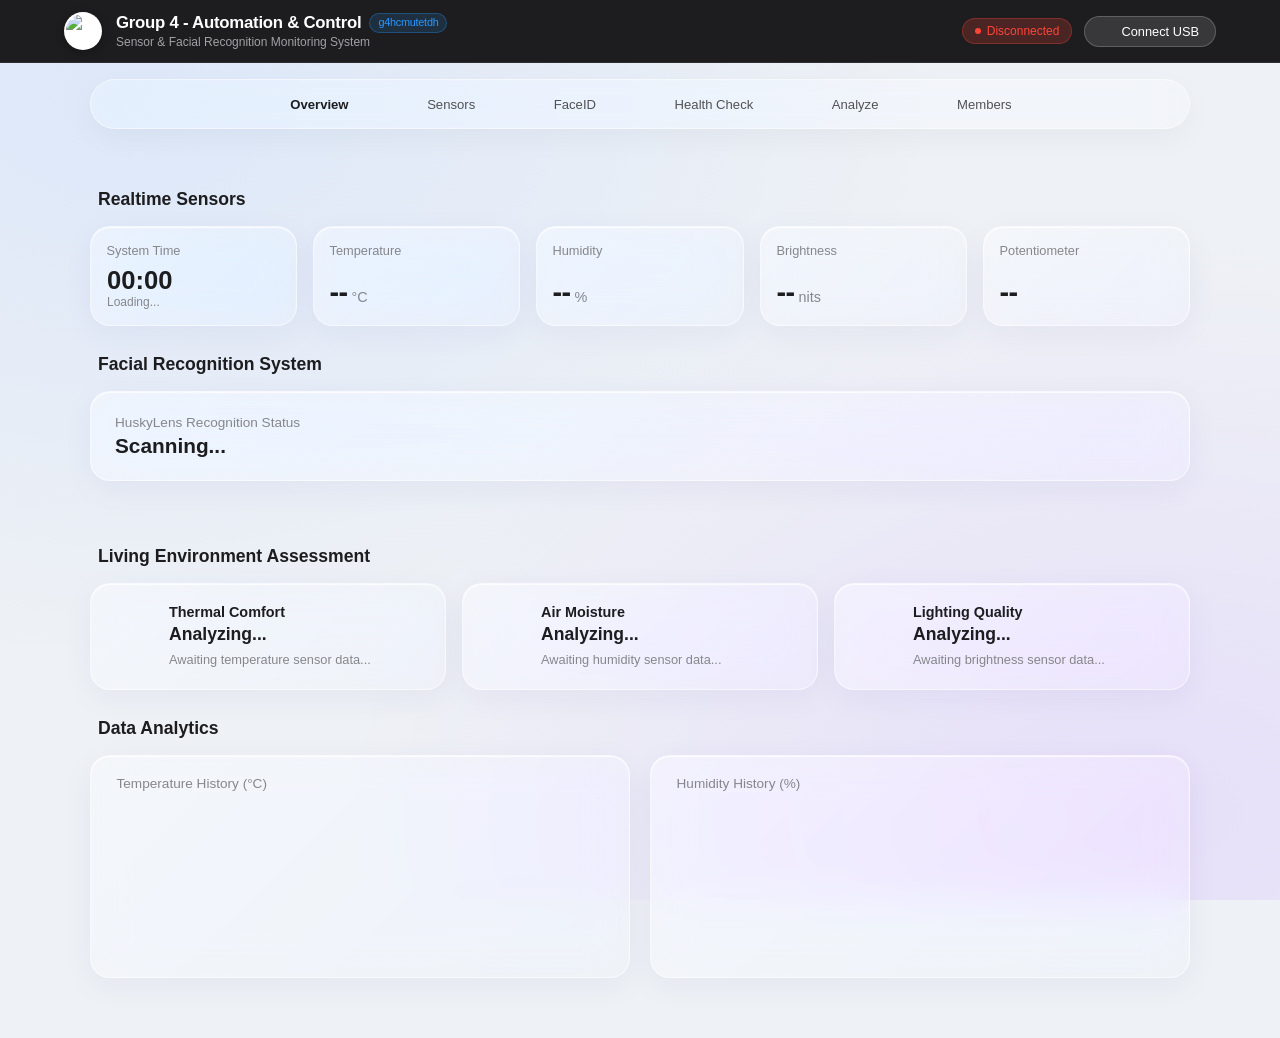
==== index.htm @ 38974f24 "upload source code" ====
<!DOCTYPE html>
<html lang="en">
<head>
    <meta charset="UTF-8">
    <meta name="viewport" content="width=device-width, initial-scale=1.0">
    <title>Group 4 - Automation & Control (g4hcmutetdh)</title>
    
    <!-- Chart.js & Lucide Icons -->
    <script src="https://cdn.jsdelivr.net/npm/chart.js"></script>
    <script src="https://unpkg.com/lucide@latest"></script>

    <!-- LIÊN KẾT FILE CSS -->
    <link rel="stylesheet" href="style.css">
</head>
<body>

    <!-- 1. HERO BAR -->
    <header class="hero-bar-fullwidth">
        <div class="hero-bar-inner">
            <div class="header-left">
                <div class="logo-group">
                    <img src="https://encrypted-tbn0.gstatic.com/images?q=tbn:ANd9GcShBzNwXiR6P9DiAB4rbMAkRa5suN6IsiA6jSBxlsmgd4SEbtAIZ4pgvA7o&s=10" alt="HCMUTE Logo" class="logo-img">
                </div>
                <div class="title-group">
                    <h1>Group 4 - Automation & Control <span class="domain-tag">g4hcmutetdh</span></h1>
                    <p>Sensor & Facial Recognition Monitoring System</p>
                </div>
            </div>

            <div class="header-right">
                <div id="statusBadge" class="status-badge">
                    <span class="dot"></span>
                    <span id="statusText">Disconnected</span>
                </div>
                <button class="btn-connect" onclick="requestNewPort()">
                    <i data-lucide="usb" style="width: 14px; height: 14px;"></i>
                    <span id="btnConnectText">Connect USB</span>
                </button>
            </div>
        </div>
    </header>

    <!-- 2. NAVIGATION BAR (LIQUID GLASS SLIDER) -->
    <nav class="apple-nav-sticky">
        <ul class="apple-nav-list" id="appleNavList">
            <!-- Bong bóng kính trượt lỏng -->
            <div class="nav-glider" id="navGlider"></div>

            <li class="apple-nav-item">
                <button class="nav-btn active" onclick="switchTab('tab-overview', this)">
                    <i data-lucide="layout-dashboard" style="width: 16px; height: 16px;"></i> Overview
                </button>
            </li>
            <li class="apple-nav-item">
                <button class="nav-btn" onclick="switchTab('tab-sensors', this)">
                    <i data-lucide="cpu" style="width: 16px; height: 16px;"></i> Sensors
                </button>
            </li>
            <li class="apple-nav-item">
                <button class="nav-btn" onclick="switchTab('tab-faceid', this)">
                    <i data-lucide="scan-face" style="width: 16px; height: 16px;"></i> FaceID
                </button>
            </li>
            <li class="apple-nav-item">
                <button class="nav-btn" onclick="switchTab('tab-health', this)">
                    <i data-lucide="heart-pulse" style="width: 16px; height: 16px;"></i> Health Check
                </button>
            </li>
            <li class="apple-nav-item">
                <button class="nav-btn" onclick="switchTab('tab-analyze', this)">
                    <i data-lucide="line-chart" style="width: 16px; height: 16px;"></i> Analyze
                </button>
            </li>
            <li class="apple-nav-item">
                <button class="nav-btn" onclick="switchTab('tab-members', this)">
                    <i data-lucide="users" style="width: 16px; height: 16px;"></i> Members
                </button>
            </li>
        </ul>
    </nav>

    <main>
        <!-- TAB OVERVIEW -->
        <div id="tab-overview" class="page-tab active-tab">
            <section>
                <div class="section-header">
                    <h2><i data-lucide="activity"></i> Realtime Sensors</h2>
                </div>
                <div class="grid-5-cards">
                    <div class="card-sm liquid-glass">
                        <div class="card-sm-header"><span>System Time</span><i data-lucide="clock"></i></div>
                        <div><div class="clock-time realtimeClock">00:00</div><div class="clock-date realtimeDate">Loading...</div></div>
                    </div>
                    <div class="card-sm liquid-glass">
                        <div class="card-sm-header"><span>Temperature</span><i data-lucide="thermometer"></i></div>
                        <div class="card-sm-body"><span class="card-sm-value valTemp">--</span><span class="card-sm-unit">°C</span></div>
                    </div>
                    <div class="card-sm liquid-glass">
                        <div class="card-sm-header"><span>Humidity</span><i data-lucide="droplets"></i></div>
                        <div class="card-sm-body"><span class="card-sm-value valHum">--</span><span class="card-sm-unit">%</span></div>
                    </div>
                    <div class="card-sm liquid-glass">
                        <div class="card-sm-header"><span>Brightness</span><i data-lucide="sun"></i></div>
                        <div class="card-sm-body"><span class="card-sm-value valLdr">--</span><span class="card-sm-unit">nits</span></div>
                    </div>
                    <div class="card-sm liquid-glass">
                        <div class="card-sm-header"><span>Potentiometer</span><i data-lucide="sliders"></i></div>
                        <div class="card-sm-body"><span class="card-sm-value valPot">--</span></div>
                    </div>
                </div>
            </section>

            <section>
                <div class="section-header">
                    <h2><i data-lucide="scan-face"></i> Facial Recognition System</h2>
                </div>
                <div class="husky-card-wrapper">
                    <div class="card-husky liquid-glass huskyCard">
                        <div class="husky-info">
                            <h3>HuskyLens Recognition Status</h3>
                            <div class="husky-name valHusky">Scanning...</div>
                        </div>
                        <div class="faceid-wrapper">
                            <i data-lucide="scan-face" class="faceid-icon"></i>
                            <i data-lucide="check-circle-2" class="checkmark-icon"></i>
                        </div>
                    </div>
                    <div class="faceid-drop-tag nameDropTag">
                        <i data-lucide="user-check"></i> <span class="valDetectedName">--</span>
                    </div>
                </div>
            </section>

            <section>
                <div class="section-header">
                    <h2><i data-lucide="heart-pulse"></i> Living Environment Assessment</h2>
                </div>
                <div class="grid-health">
                    <div class="health-card liquid-glass">
                        <div class="health-icon iconHealthTemp"><i data-lucide="thermometer"></i></div>
                        <div class="health-content">
                            <div class="health-title">Thermal Comfort</div>
                            <div class="health-status statusHealthTemp">Analyzing...</div>
                            <div class="health-desc descHealthTemp">Awaiting temperature sensor data...</div>
                        </div>
                    </div>
                    <div class="health-card liquid-glass">
                        <div class="health-icon iconHealthHum"><i data-lucide="droplets"></i></div>
                        <div class="health-content">
                            <div class="health-title">Air Moisture</div>
                            <div class="health-status statusHealthHum">Analyzing...</div>
                            <div class="health-desc descHealthHum">Awaiting humidity sensor data...</div>
                        </div>
                    </div>
                    <div class="health-card liquid-glass">
                        <div class="health-icon iconHealthLight"><i data-lucide="sun"></i></div>
                        <div class="health-content">
                            <div class="health-title">Lighting Quality</div>
                            <div class="health-status statusHealthLight">Analyzing...</div>
                            <div class="health-desc descHealthLight">Awaiting brightness sensor data...</div>
                        </div>
                    </div>
                </div>
            </section>

            <section>
                <div class="section-header">
                    <h2><i data-lucide="line-chart"></i> Data Analytics</h2>
                </div>
                <div class="grid-charts">
                    <div class="chart-box liquid-glass">
                        <div class="chart-title"><i data-lucide="line-chart"></i> Temperature History (°C)</div>
                        <canvas id="tempChartOverview"></canvas>
                    </div>
                    <div class="chart-box liquid-glass">
                        <div class="chart-title"><i data-lucide="line-chart"></i> Humidity History (%)</div>
                        <canvas id="humChartOverview"></canvas>
                    </div>
                </div>
            </section>
        </div>

        <!-- TAB SENSORS -->
        <div id="tab-sensors" class="page-tab">
            <div class="section-header"><h2><i data-lucide="cpu"></i> Realtime Sensors</h2></div>
            <div class="grid-5-cards">
                <div class="card-sm liquid-glass">
                    <div class="card-sm-header"><span>System Time</span><i data-lucide="clock"></i></div>
                    <div><div class="clock-time realtimeClock">00:00</div><div class="clock-date realtimeDate">Loading...</div></div>
                </div>
                <div class="card-sm liquid-glass">
                    <div class="card-sm-header"><span>Temperature</span><i data-lucide="thermometer"></i></div>
                    <div class="card-sm-body"><span class="card-sm-value valTemp">--</span><span class="card-sm-unit">°C</span></div>
                </div>
                <div class="card-sm liquid-glass">
                    <div class="card-sm-header"><span>Humidity</span><i data-lucide="droplets"></i></div>
                    <div class="card-sm-body"><span class="card-sm-value valHum">--</span><span class="card-sm-unit">%</span></div>
                </div>
                <div class="card-sm liquid-glass">
                    <div class="card-sm-header"><span>Brightness</span><i data-lucide="sun"></i></div>
                    <div class="card-sm-body"><span class="card-sm-value valLdr">--</span><span class="card-sm-unit">nits</span></div>
                </div>
                <div class="card-sm liquid-glass">
                    <div class="card-sm-header"><span>Potentiometer</span><i data-lucide="sliders"></i></div>
                    <div class="card-sm-body"><span class="card-sm-value valPot">--</span></div>
                </div>
            </div>
        </div>

        <!-- TAB FACEID -->
        <div id="tab-faceid" class="page-tab">
            <div class="section-header"><h2><i data-lucide="scan-face"></i> Facial Recognition System</h2></div>
            <div class="husky-card-wrapper">
                <div class="card-husky liquid-glass huskyCard">
                    <div class="husky-info">
                        <h3>HuskyLens Recognition Status</h3>
                        <div class="husky-name valHusky">Scanning...</div>
                    </div>
                    <div class="faceid-wrapper">
                        <i data-lucide="scan-face" class="faceid-icon"></i>
                        <i data-lucide="check-circle-2" class="checkmark-icon"></i>
                    </div>
                </div>
                <div class="faceid-drop-tag nameDropTag">
                    <i data-lucide="user-check"></i> <span class="valDetectedName">--</span>
                </div>
            </div>
        </div>

        <!-- TAB HEALTH -->
        <div id="tab-health" class="page-tab">
            <div class="section-header"><h2><i data-lucide="heart-pulse"></i> Living Environment Assessment</h2></div>
            <div class="grid-health">
                <div class="health-card liquid-glass">
                    <div class="health-icon iconHealthTemp"><i data-lucide="thermometer"></i></div>
                    <div class="health-content">
                        <div class="health-title">Thermal Comfort</div>
                        <div class="health-status statusHealthTemp">Analyzing...</div>
                        <div class="health-desc descHealthTemp">Awaiting temperature sensor data...</div>
                    </div>
                </div>
                <div class="health-card liquid-glass">
                    <div class="health-icon iconHealthHum"><i data-lucide="droplets"></i></div>
                    <div class="health-content">
                        <div class="health-title">Air Moisture</div>
                        <div class="health-status statusHealthHum">Analyzing...</div>
                        <div class="health-desc descHealthHum">Awaiting humidity sensor data...</div>
                    </div>
                </div>
                <div class="health-card liquid-glass">
                    <div class="health-icon iconHealthLight"><i data-lucide="sun"></i></div>
                    <div class="health-content">
                        <div class="health-title">Lighting Quality</div>
                        <div class="health-status statusHealthLight">Analyzing...</div>
                        <div class="health-desc descHealthLight">Awaiting brightness sensor data...</div>
                    </div>
                </div>
            </div>
        </div>

        <!-- TAB ANALYZE -->
        <div id="tab-analyze" class="page-tab">
            <div class="section-header"><h2><i data-lucide="line-chart"></i> Data Analytics</h2></div>
            <div class="grid-charts">
                <div class="chart-box liquid-glass">
                    <div class="chart-title"><i data-lucide="line-chart"></i> Temperature History (°C)</div>
                    <canvas id="tempChartTab"></canvas>
                </div>
                <div class="chart-box liquid-glass">
                    <div class="chart-title"><i data-lucide="line-chart"></i> Humidity History (%)</div>
                    <canvas id="humChartTab"></canvas>
                </div>
            </div>
        </div>

        <!-- TAB MEMBERS -->
        <div id="tab-members" class="page-tab">
            <div class="section-header"><h2><i data-lucide="users"></i> Project Team Members</h2></div>
            <div class="grid-members">
                <div class="member-card liquid-glass special-leader">
                    <div class="member-avatar leader-avatar">DA</div>
                    <div class="member-info"><h4>Duong Ho Thien An</h4><p>HCMUTE Students</p></div>
                </div>
                <div class="member-card liquid-glass special-deputy">
                    <div class="member-avatar deputy-avatar">NK</div>
                    <div class="member-info"><h4>Nguyen Ba Kiet</h4><p>HCMUTE Students</p></div>
                </div>
                <div class="member-card liquid-glass"><div class="member-avatar">CP</div><div class="member-info"><h4>Cap Xuan Phuong</h4><p>HCMUTE Students</p></div></div>
                <div class="member-card liquid-glass"><div class="member-avatar">LH</div><div class="member-info"><h4>Le Thi Ngoc Han</h4><p>HCMUTE Students</p></div></div>
                <div class="member-card liquid-glass"><div class="member-avatar">NP</div><div class="member-info"><h4>Nguyen Viet Phuong</h4><p>HCMUTE Students</p></div></div>
                <div class="member-card liquid-glass"><div class="member-avatar">LH</div><div class="member-info"><h4>Lai The Hoang</h4><p>HCMUTE Students</p></div></div>
                <div class="member-card liquid-glass"><div class="member-avatar">NQ</div><div class="member-info"><h4>Nguyen Danh Quang</h4><p>HCMUTE Students</p></div></div>
                <div class="member-card liquid-glass"><div class="member-avatar">NP</div><div class="member-info"><h4>Ngo Chinh Phat</h4><p>HCMUTE Students</p></div></div>
                <div class="member-card liquid-glass"><div class="member-avatar">NP</div><div class="member-info"><h4>Nguyen Ba Phuc</h4><p>HCMUTE Students</p></div></div>
            </div>
        </div>
    </main>

    <!-- LIÊN KẾT FILE JAVASCRIPT -->
    <script src="script.js"></script>
</body>
</html>
---- style.css ----
:root {
    --bg-body: #eef1f5;
    --text-primary: #1d1d1f;
    --text-secondary: #86868b;
    --faceid-accent: #30d158;
    --health-good: #30d158;
    --health-warning: #ff9f0a;
    --health-danger: #ff453a;
}

* {
    box-sizing: border-box;
    margin: 0;
    padding: 0;
    font-family: -apple-system, BlinkMacSystemFont, "SF Pro Display", "SF Pro Text", "Helvetica Neue", Helvetica, Arial, sans-serif;
    -webkit-font-smoothing: antialiased;
    -moz-osx-font-smoothing: grayscale;
}

html { scroll-behavior: smooth; }

body {
    background-color: var(--bg-body);
    background-image: 
        radial-gradient(at 10% 10%, rgba(200, 220, 255, 0.45) 0px, transparent 50%),
        radial-gradient(at 90% 90%, rgba(220, 200, 255, 0.45) 0px, transparent 50%);
    background-attachment: fixed;
    color: var(--text-primary);
    padding-bottom: 60px;
    min-height: 100vh;
    display: flex;
    flex-direction: column;
    align-items: center;
}

main {
    width: calc(100% - 48px);
    max-width: 1100px;
    margin: 0 auto;
}

/* 1. HERO BAR */
.hero-bar-fullwidth {
    width: 100%;
    background-color: #1d1d1f;
    color: #ffffff;
    border-bottom: 1px solid rgba(255, 255, 255, 0.08);
}

.hero-bar-inner {
    max-width: 1200px;
    margin: 0 auto;
    padding: 12px 24px;
    display: flex;
    justify-content: space-between;
    align-items: center;
}

.header-left { display: flex; align-items: center; gap: 14px; }
.logo-group { display: flex; align-items: center; gap: 10px; }

.logo-img {
    height: 38px;
    width: 38px;
    object-fit: cover;
    border-radius: 50%;
    background: #ffffff;
    padding: 2px;
    box-shadow: 0 2px 8px rgba(0, 0, 0, 0.3);
}

.title-group h1 { 
    font-size: 1.05rem; 
    color: #ffffff; 
    font-weight: 600; 
    letter-spacing: -0.015em;
    line-height: 1.2;
    display: flex;
    align-items: center;
    gap: 8px;
}

.domain-tag {
    font-size: 0.68rem;
    color: #2997ff;
    background: rgba(41, 151, 255, 0.15);
    padding: 2px 8px;
    border-radius: 980px;
    border: 1px solid rgba(41, 151, 255, 0.3);
    font-weight: 500;
}

.title-group p { 
    font-size: 0.75rem; 
    color: #a1a1a6; 
    font-weight: 400; 
    margin-top: 2px; 
}

.header-right { display: flex; align-items: center; gap: 12px; }

.btn-connect {
    background: rgba(255, 255, 255, 0.12);
    color: #ffffff;
    border: 1px solid rgba(255, 255, 255, 0.2);
    padding: 7px 16px;
    border-radius: 980px;
    font-weight: 500;
    font-size: 0.8rem;
    cursor: pointer;
    display: flex;
    align-items: center;
    gap: 6px;
    transition: all 0.25s ease;
}

.btn-connect:hover { background: rgba(255, 255, 255, 0.25); }

.status-badge {
    display: inline-flex;
    align-items: center;
    gap: 6px;
    padding: 5px 12px;
    border-radius: 980px;
    font-size: 0.75rem;
    background: rgba(255, 69, 58, 0.2);
    color: #ff453a;
    border: 1px solid rgba(255, 69, 58, 0.3);
    font-weight: 500;
}

.status-badge.connected {
    color: #30d158;
    border-color: rgba(48, 209, 88, 0.3);
    background: rgba(48, 209, 88, 0.2);
}

.dot { width: 6px; height: 6px; border-radius: 50%; background-color: currentColor; }

/* 2. ĐỘ TRONG SUỐT VÀ NỀN KÍNH LỎNG (LIQUID GLASS CLASS) */
.liquid-glass {
    background: linear-gradient(
        135deg, 
        rgba(255, 255, 255, 0.4) 0%, 
        rgba(255, 255, 255, 0.15) 100%
    );
    backdrop-filter: blur(20px) saturate(190%);
    -webkit-backdrop-filter: blur(20px) saturate(190%);
    border: 1px solid rgba(255, 255, 255, 0.5);
    box-shadow: 
        0 8px 32px 0 rgba(31, 38, 135, 0.05),
        inset 0 1px 1px 0 rgba(255, 255, 255, 0.8);
    border-radius: 20px;
}

/* 3. THANH MENU BAR & VIÊN BONG BÓNG TRONG SUỐT TRƯỢT 60FPS */
.apple-nav-sticky {
    position: sticky;
    top: 12px;
    z-index: 1000;
    width: calc(100% - 48px);
    max-width: 1100px;
    margin: 16px auto 32px auto;
    height: 50px;
    border-radius: 980px;
    display: flex;
    align-items: center;
    justify-content: center;
    padding: 0 16px;
    background: rgba(255, 255, 255, 0.3);
    backdrop-filter: blur(25px) saturate(200%);
    -webkit-backdrop-filter: blur(25px) saturate(200%);
    border: 1px solid rgba(255, 255, 255, 0.5);
    box-shadow: 0 10px 30px rgba(0, 0, 0, 0.04);
}

.apple-nav-list {
    list-style: none;
    display: flex;
    width: 100%;
    max-width: 800px;
    justify-content: space-around;
    align-items: center;
    position: relative;
}

/* Viên trượt bóng bẩy trong suốt, dùng GPU acceleration chống lag */
.nav-glider {
    position: absolute;
    top: 4px;
    left: 0;
    height: calc(100% - 6px);
    width: 0;
    border-radius: 980px;
    pointer-events: none;
    
    /* 1. Nền kính trong suốt (Glassmorphism trong suốt hơn) */
    background: linear-gradient(
        135deg, 
        rgba(255, 255, 255, 0.45) 0%, 
        rgba(255, 255, 255, 0.12) 100%
    );
    
    /* 2. Làm mờ hậu cảnh & tăng độ bão hòa màu */
    backdrop-filter: blur(16px) saturate(200%);
    -webkit-backdrop-filter: blur(16px) saturate(200%);
    
    /* 3. Viền phản quang viền kính */
    border: 1px solid rgba(255, 255, 255, 0.6);
    
    /* 4. Đổ bóng đa tầng tạo độ nổi khối (Liquid depth) */
    box-shadow: 
        0 6px 20px rgba(0, 0, 0, 0.06),
        inset 0 1px 2px rgba(255, 255, 255, 0.9),  /* Viền sáng phía trên */
        inset 0 -1px 2px rgba(0, 0, 0, 0.05);     /* Viền tối phía dưới */

    /* 5. Tối ưu GPU cho chuyển động 60fps không lag */
    will-change: transform, width;
    transition: 
        transform 0.3s cubic-bezier(0.2, 0.8, 0.2, 1),
        width 0.3s cubic-bezier(0.2, 0.8, 0.2, 1),
        opacity 0.2s ease;
    opacity: 0;
    z-index: 1;
}

.apple-nav-item { position: relative; z-index: 2; }

.apple-nav-item button {
    background: transparent;
    border: none;
    color: #515154;
    font-size: 0.82rem;
    font-weight: 500;
    display: flex;
    align-items: center;
    gap: 6px;
    padding: 8px 18px;
    border-radius: 980px;
    cursor: pointer;
    transition: color 0.25s ease;
}

.apple-nav-item button:hover,
.apple-nav-item button.active {
    color: #1d1d1f;
    font-weight: 600;
}

/* 4. TABS & CARDS */
.page-tab { display: none; }
.page-tab.active-tab { display: block; }

.section-header { margin: 28px 0 16px 0; }
.section-header h2 { font-size: 1.1rem; font-weight: 600; display: flex; align-items: center; gap: 8px; color: var(--text-primary); }

.grid-5-cards { display: grid; grid-template-columns: repeat(auto-fit, minmax(180px, 1fr)); gap: 16px; }
.card-sm { padding: 16px; display: flex; flex-direction: column; justify-content: space-between; min-height: 100px; }
.card-sm-header { display: flex; justify-content: space-between; align-items: center; font-size: 0.8rem; color: var(--text-secondary); }
.card-sm-body { margin-top: 10px; display: flex; align-items: baseline; gap: 4px; }
.card-sm-value { font-size: 1.8rem; font-weight: 600; letter-spacing: -0.02em; }
.card-sm-unit { font-size: 0.9rem; color: var(--text-secondary); }

.clock-time { font-size: 1.6rem; font-weight: 600; }
.clock-date { font-size: 0.75rem; color: var(--text-secondary); }

/* Face ID Wrapper */
.husky-card-wrapper { position: relative; margin-bottom: 65px; }

.card-husky {
    padding: 20px 24px;
    display: flex;
    justify-content: space-between;
    align-items: center;
    transition: all 0.4s ease;
}

.husky-info h3 { font-size: 0.85rem; color: var(--text-secondary); font-weight: 500; }
.husky-name { font-size: 1.3rem; font-weight: 600; margin-top: 4px; transition: color 0.3s ease; }

.faceid-wrapper { width: 48px; height: 48px; position: relative; display: flex; align-items: center; justify-content: center; }
.faceid-icon, .checkmark-icon { position: absolute; width: 32px; height: 32px; transition: all 0.4s ease; }
.checkmark-icon { opacity: 0; transform: scale(0.5); color: var(--faceid-accent); }

.card-husky.faceid-success { border-color: rgba(48, 209, 88, 0.6); background: rgba(255, 255, 255, 0.65); }
.card-husky.faceid-success .valHusky { color: var(--faceid-accent); }
.card-husky.faceid-success .faceid-icon { opacity: 0; transform: scale(0.5); }
.card-husky.faceid-success .checkmark-icon { opacity: 1; transform: scale(1); }

.faceid-drop-tag {
    position: absolute;
    top: 100%;
    left: 24px;
    background: rgba(20, 20, 22, 0.8);
    backdrop-filter: blur(20px) saturate(180%);
    -webkit-backdrop-filter: blur(20px) saturate(180%);
    color: #ffffff;
    border: 1px solid rgba(255, 255, 255, 0.15);
    box-shadow: 0 12px 28px rgba(0, 0, 0, 0.25);
    padding: 10px 20px;
    border-bottom-left-radius: 16px;
    border-bottom-right-radius: 16px;
    font-size: 0.95rem;
    font-weight: 600;
    display: flex;
    align-items: center;
    gap: 10px;
    opacity: 0;
    transform: translateY(-12px);
    transition: all 0.35s cubic-bezier(0.16, 1, 0.3, 1);
    z-index: 10;
}

.faceid-drop-tag i { color: #30d158; }
.faceid-drop-tag.show-drop-tag { opacity: 1; transform: translateY(0); }

/* Health & Analytics */
.grid-health { display: grid; grid-template-columns: repeat(auto-fit, minmax(300px, 1fr)); gap: 16px; }
.health-card { padding: 20px; display: flex; gap: 16px; align-items: flex-start; }
.health-icon { width: 42px; height: 42px; border-radius: 12px; display: flex; justify-content: center; align-items: center; flex-shrink: 0; }
.health-content { flex: 1; }
.health-title { font-size: 0.9rem; font-weight: 600; margin-bottom: 4px; }
.health-status { font-size: 1.1rem; font-weight: 700; margin-bottom: 6px; }
.health-desc { font-size: 0.8rem; color: var(--text-secondary); line-height: 1.4; }

.status-good { color: var(--health-good); }
.status-warning { color: var(--health-warning); }
.status-danger { color: var(--health-danger); }

.bg-good { background: rgba(48, 209, 88, 0.15); color: var(--health-good); }
.bg-warning { background: rgba(255, 159, 10, 0.15); color: var(--health-warning); }
.bg-danger { background: rgba(255, 69, 58, 0.15); color: var(--health-danger); }

.grid-charts { display: grid; grid-template-columns: repeat(auto-fit, minmax(400px, 1fr)); gap: 20px; }
.chart-box { padding: 20px; }
.chart-title { font-size: 0.85rem; color: var(--text-secondary); margin-bottom: 12px; display: flex; align-items: center; gap: 6px; }

.grid-members { display: grid; grid-template-columns: repeat(auto-fit, minmax(220px, 1fr)); gap: 16px; }
.member-card { padding: 16px; display: flex; align-items: center; gap: 12px; position: relative; }
.member-avatar { width: 42px; height: 42px; border-radius: 50%; background: #e5e5ea; display: flex; align-items: center; justify-content: center; font-weight: 600; font-size: 0.85rem; }
.member-info h4 { font-size: 0.9rem; font-weight: 600; }
.member-info p { font-size: 0.75rem; color: var(--text-secondary); }

.special-leader { border: 1.5px solid rgba(255, 215, 0, 0.6); background: linear-gradient(135deg, rgba(255, 255, 255, 0.65), rgba(255, 248, 220, 0.45)); }
.leader-avatar { background: #ffe885; color: #8a6d00; }
.special-deputy { border: 1.5px solid rgba(0, 113, 227, 0.4); background: linear-gradient(135deg, rgba(255, 255, 255, 0.65), rgba(220, 240, 255, 0.45)); }
.deputy-avatar { background: #b3d7ff; color: #004085; }
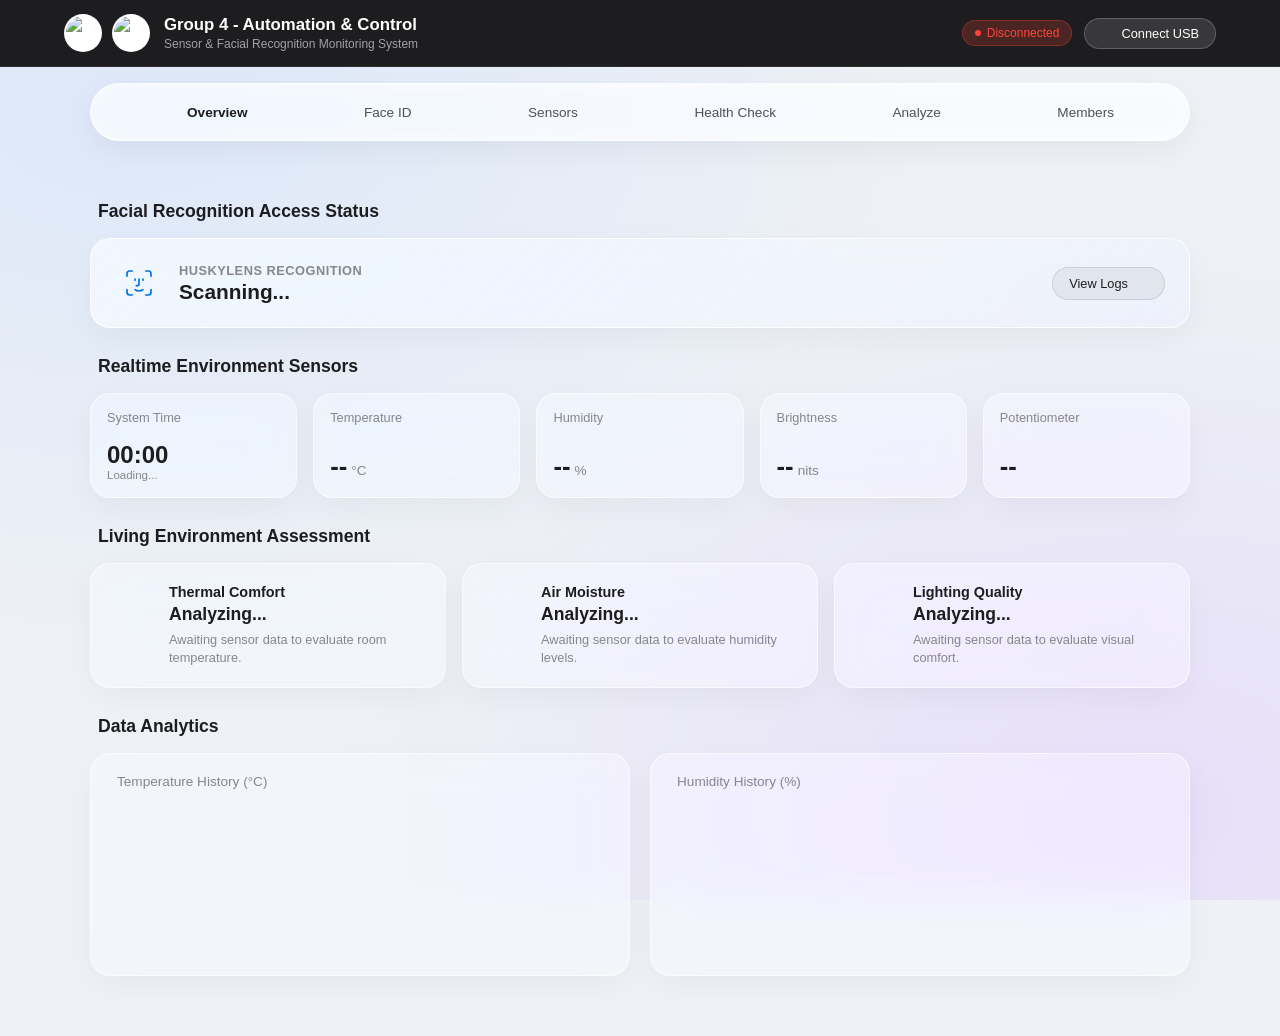
==== commit dabe4378: "code riel" ====
--- a/index.htm
+++ b/index.htm
@@ -1,5 +1,5 @@
 <!DOCTYPE html>
-<html lang="en">
+<html lang="vi">
 <head>
     <meta charset="UTF-8">
     <meta name="viewport" content="width=device-width, initial-scale=1.0">
@@ -9,20 +9,480 @@
     <script src="https://cdn.jsdelivr.net/npm/chart.js"></script>
     <script src="https://unpkg.com/lucide@latest"></script>
 
-    <!-- LIÊN KẾT FILE CSS -->
-    <link rel="stylesheet" href="style.css">
+    <style>
+        :root {
+            --bg-body: #eef1f5;
+            --text-primary: #1d1d1f;
+            --text-secondary: #86868b;
+            --faceid-accent: #30d158;
+            --faceid-scanning: #0071e3;
+            --health-good: #30d158;
+            --health-warning: #ff9f0a;
+            --health-danger: #ff453a;
+        }
+
+        * {
+            box-sizing: border-box;
+            margin: 0;
+            padding: 0;
+            font-family: -apple-system, BlinkMacSystemFont, "SF Pro Display", "SF Pro Text", "Helvetica Neue", Helvetica, Arial, sans-serif;
+            -webkit-font-smoothing: antialiased;
+        }
+
+        html { scroll-behavior: smooth; }
+
+        body {
+            background-color: var(--bg-body);
+            background-image: 
+                radial-gradient(at 10% 10%, rgba(200, 220, 255, 0.45) 0px, transparent 50%),
+                radial-gradient(at 90% 90%, rgba(220, 200, 255, 0.45) 0px, transparent 50%);
+            background-attachment: fixed;
+            color: var(--text-primary);
+            padding-bottom: 60px;
+            min-height: 100vh;
+            display: flex;
+            flex-direction: column;
+            align-items: center;
+        }
+
+        main {
+            width: calc(100% - 48px);
+            max-width: 1100px;
+            margin: 0 auto;
+        }
+
+        /* -------------------------------------------------------------
+           ANIMATIONS & HIỆU ỨNG
+           ------------------------------------------------------------- */
+        @keyframes appleSquishy {
+            0% { transform: scale(0.4); opacity: 0; }
+            40% { transform: scale(1.28); opacity: 1; }
+            65% { transform: scale(0.88); }
+            82% { transform: scale(1.1); }
+            100% { transform: scale(1); opacity: 1; }
+        }
+
+        @keyframes facePulseSquishy {
+            0% { transform: scale(1); }
+            50% { transform: scale(1.06); }
+            100% { transform: scale(1); }
+        }
+
+        /* ANIMATION XOAY VÒNG TRÒN KHUYẾT */
+        @keyframes loadingSpin {
+            0% { transform: rotate(0deg); }
+            100% { transform: rotate(360deg); }
+        }
+
+        .spinner-circle {
+            transform-origin: center;
+            animation: loadingSpin 0.9s linear infinite !important;
+        }
+
+        /* HIỆU ỨNG SHAKE (RUNG LỖI) */
+        @keyframes faceidShake {
+            0% { transform: translateX(0) scale(1); }
+            15% { transform: translateX(-8px) scale(1.05); }
+            30% { transform: translateX(8px) scale(1.05); }
+            45% { transform: translateX(-6px) scale(1.05); }
+            60% { transform: translateX(6px) scale(1.05); }
+            75% { transform: translateX(-3px) scale(1); }
+            90% { transform: translateX(3px) scale(1); }
+            100% { transform: translateX(0) scale(1); }
+        }
+
+        .shake-error {
+            animation: faceidShake 0.45s cubic-bezier(0.36, 0.07, 0.19, 0.97) both !important;
+        }
+
+        @keyframes iphoneShake {
+            0% { transform: translateX(-50%) translateY(0) scale(1); }
+            15% { transform: translateX(calc(-50% - 10px)) translateY(0) scale(1); }
+            30% { transform: translateX(calc(-50% + 10px)) translateY(0) scale(1); }
+            45% { transform: translateX(calc(-50% - 7px)) translateY(0) scale(1); }
+            60% { transform: translateX(calc(-50% + 7px)) translateY(0) scale(1); }
+            75% { transform: translateX(calc(-50% - 3px)) translateY(0) scale(1); }
+            90% { transform: translateX(calc(-50% + 3px)) translateY(0) scale(1); }
+            100% { transform: translateX(-50%) translateY(0) scale(1); }
+        }
+
+        .di-shake-error {
+            animation: iphoneShake 0.45s cubic-bezier(0.36, 0.07, 0.19, 0.97) both !important;
+        }
+
+        /* DYNAMIC ISLAND TRONG SUỐT */
+        .top-dynamic-wrapper {
+            position: fixed;
+            top: 15px;
+            left: 50%;
+            transform: translateX(-50%) translateY(-100px) scale(0.8);
+            z-index: 9999;
+            display: flex;
+            justify-content: center;
+            align-items: center;
+            opacity: 0;
+            pointer-events: none;
+            transition: opacity 0.4s ease, transform 0.4s cubic-bezier(0.175, 0.885, 0.32, 1.275);
+        }
+
+        .top-dynamic-wrapper.active {
+            opacity: 1;
+            transform: translateX(-50%) translateY(0) scale(1);
+            pointer-events: auto;
+        }
+
+        .dynamic-island-light {
+            background: rgba(40, 40, 45, 0.55);
+            backdrop-filter: blur(25px) saturate(180%);
+            -webkit-backdrop-filter: blur(25px) saturate(180%);
+            border: 1px solid rgba(255, 255, 255, 0.15);
+            box-shadow: 0 20px 40px rgba(0, 0, 0, 0.25), inset 0 0 15px rgba(255, 255, 255, 0.05);
+            border-radius: 40px;
+            padding: 10px 24px;
+            min-width: 290px;
+            height: 64px;
+            display: flex;
+            align-items: center;
+            justify-content: space-between;
+            overflow: hidden;
+            transition: border-color 0.3s ease, box-shadow 0.3s ease;
+        }
+
+        .top-dynamic-wrapper.denied .dynamic-island-light {
+            border-color: rgba(255, 59, 48, 0.5);
+            box-shadow: 0 20px 40px rgba(255, 59, 48, 0.25), inset 0 0 15px rgba(255, 59, 48, 0.15);
+        }
+
+        .di-content { display: flex; align-items: center; gap: 14px; width: 100%; justify-content: space-between; }
+        .di-left-group { display: flex; align-items: center; gap: 12px; width: 100%; }
+
+        .di-face-container { 
+            position: relative; 
+            width: 38px; 
+            height: 38px; 
+            display: flex; 
+            align-items: center; 
+            justify-content: center; 
+            flex-shrink: 0; 
+        }
+
+        /* LOGIC ĐỔI ICON TRONG CONTAINER */
+        .icon-faceid-default,
+        .icon-spinner-circle,
+        .icon-check-success {
+            position: absolute;
+            transition: opacity 0.2s ease, transform 0.2s ease, stroke 0.2s ease;
+        }
+
+        /* ICON FACE ID CHUẨN IPHONE VỚI NÉT VẼ SIÊU MỎNG ELEGANTE */
+        .icon-faceid-default {
+            width: 32px;
+            height: 32px;
+            stroke: var(--faceid-scanning);
+            stroke-width: 1.25; /* Làm mỏng nét chuẩn Apple iOS */
+            stroke-linecap: round;
+            stroke-linejoin: round;
+            fill: none;
+            opacity: 1;
+            display: block;
+            animation: facePulseSquishy 2s infinite ease-in-out;
+        }
+
+        /* TRẠNG THÁI FACE ID ĐỎ KHÔNG NHẬN DIỆN ĐƯỢC */
+        .icon-faceid-default.error-mode {
+            stroke: var(--health-danger) !important;
+            animation: none !important;
+        }
+
+        .icon-spinner-circle {
+            width: 30px;
+            height: 30px;
+            opacity: 0;
+            display: none;
+        }
+
+        .icon-spinner-circle path {
+            fill: none;
+            stroke: #0071e3;
+            stroke-width: 5;
+            stroke-linecap: round;
+        }
+
+        .icon-check-success { 
+            width: 26px; 
+            height: 26px; 
+            stroke: var(--faceid-accent); 
+            stroke-width: 1.5; 
+            stroke-linecap: round; 
+            stroke-linejoin: round; 
+            fill: none; 
+            opacity: 0; 
+            display: none;
+        }
+
+        /* THAY ĐỔI TRẠNG THÁI HIỂN THỊ DYNAMIC ISLAND */
+        .top-dynamic-wrapper.unlocking .icon-faceid-default,
+        .top-dynamic-wrapper.unlocking .icon-spinner-circle { 
+            opacity: 0 !important; 
+            display: none !important;
+        }
+        .top-dynamic-wrapper.unlocking .icon-check-success { 
+            opacity: 1 !important; 
+            display: block !important;
+            animation: appleSquishy 0.55s cubic-bezier(0.175, 0.885, 0.32, 1.275) forwards;
+        }
+
+        .di-text-box { display: flex; flex-direction: column; justify-content: center; width: 100%; }
+        .di-subtitle { font-size: 0.7rem; color: rgba(255, 255, 255, 0.6); font-weight: 500; text-transform: uppercase; letter-spacing: 0.5px; }
+        .di-main-status { font-size: 0.95rem; font-weight: 600; color: #ffffff; white-space: nowrap; overflow: hidden; text-overflow: ellipsis; max-width: 220px; }
+
+        /* HERO BAR */
+        .hero-bar-fullwidth { width: 100%; background-color: #1d1d1f; color: #ffffff; padding-top: 0px; border-bottom: 1px solid rgba(255, 255, 255, 0.08); }
+        .hero-bar-inner { max-width: 1200px; margin: 0 auto; padding: 14px 24px; display: flex; justify-content: space-between; align-items: center; }
+        .header-left { display: flex; align-items: center; gap: 14px; }
+        .logo-group { display: flex; align-items: center; gap: 10px; }
+        .logo-img { height: 38px; width: 38px; object-fit: cover; border-radius: 50%; background: #ffffff; padding: 2px; }
+        .title-group h1 { font-size: 1.05rem; font-weight: 600; display: flex; align-items: center; gap: 8px; }
+        .title-group p { font-size: 0.75rem; color: #a1a1a6; margin-top: 2px; }
+        .header-right { display: flex; align-items: center; gap: 12px; }
+        .btn-connect { background: rgba(255, 255, 255, 0.12); color: #ffffff; border: 1px solid rgba(255, 255, 255, 0.2); padding: 7px 16px; border-radius: 980px; font-size: 0.8rem; cursor: pointer; display: flex; align-items: center; gap: 6px; }
+        .status-badge { display: inline-flex; align-items: center; gap: 6px; padding: 5px 12px; border-radius: 980px; font-size: 0.75rem; background: rgba(255, 69, 58, 0.2); color: #ff453a; border: 1px solid rgba(255, 69, 58, 0.3); }
+        .status-badge.connected { color: #30d158; border-color: rgba(48, 209, 88, 0.3); background: rgba(48, 209, 88, 0.2); }
+        .dot { width: 6px; height: 6px; border-radius: 50%; background-color: currentColor; }
+
+        /* MENU BAR */
+        .apple-nav-sticky { 
+            position: sticky; 
+            top: 15px; 
+            z-index: 1000; 
+            width: calc(100% - 48px); 
+            max-width: 1100px; 
+            margin: 16px auto 32px auto; 
+            height: 58px; 
+            border-radius: 980px; 
+            display: flex; 
+            align-items: center; 
+            justify-content: center; 
+            padding: 0 10px; 
+            background: rgba(255, 255, 255, 0.65); 
+            backdrop-filter: blur(20px) saturate(180%); 
+            -webkit-backdrop-filter: blur(20px) saturate(180%); 
+            border: 1px solid rgba(255, 255, 255, 0.8); 
+            box-shadow: 0 10px 30px rgba(0, 0, 0, 0.05), inset 0 0 15px rgba(255, 255, 255, 0.5); 
+        }
+
+        .apple-nav-list { position: relative; list-style: none; display: flex; width: 100%; max-width: 980px; justify-content: space-between; align-items: center; }
+
+        .nav-glider { 
+            position: absolute; 
+            top: 50%; 
+            left: 0; 
+            height: 40px; 
+            width: 0; 
+            transform: translateY(-50%); 
+            border-radius: 980px; 
+            pointer-events: none; 
+            background: rgba(255, 255, 255, 0.8); 
+            backdrop-filter: blur(10px); 
+            box-shadow: 0 4px 12px rgba(0, 0, 0, 0.05);
+            border: 1px solid rgba(255, 255, 255, 0.9); 
+            transition: all 0.35s cubic-bezier(0.25, 1, 0.5, 1); 
+            opacity: 0; 
+        }
+
+        .apple-nav-item { position: relative; z-index: 2; }
+        .apple-nav-item button { background: transparent; border: none; color: #515156; font-size: 0.85rem; font-weight: 500; display: flex; align-items: center; gap: 6px; padding: 8px 16px; border-radius: 980px; cursor: pointer; transition: color 0.2s ease; }
+        .apple-nav-item button:hover { color: #1d1d1f; }
+        .apple-nav-item button.active { color: #1d1d1f; font-weight: 600; }
+
+        /* TABS & CARDS */
+        .page-tab { display: none; }
+        .page-tab.active-tab { display: block; }
+        .section-header { margin: 28px 0 16px 0; }
+        .section-header h2 { font-size: 1.1rem; font-weight: 600; display: flex; align-items: center; gap: 8px; }
+
+        .liquid-glass { background: rgba(255, 255, 255, 0.35); backdrop-filter: blur(20px) saturate(180%); -webkit-backdrop-filter: blur(20px) saturate(180%); border: 1px solid rgba(255, 255, 255, 0.6); border-radius: 20px; box-shadow: 0 10px 30px rgba(0, 0, 0, 0.04); }
+
+        /* OVERVIEW CARD FACE ID */
+        .overview-faceid-hero {
+            padding: 20px 24px;
+            display: flex;
+            align-items: center;
+            justify-content: space-between;
+            background: linear-gradient(135deg, rgba(255,255,255,0.6), rgba(240,245,255,0.4));
+            border: 1px solid rgba(255,255,255,0.8);
+            transition: all 0.4s ease;
+        }
+        .overview-faceid-hero.verified {
+            background: linear-gradient(135deg, rgba(48, 209, 88, 0.12), rgba(255,255,255,0.7));
+            border-color: rgba(48, 209, 88, 0.4);
+            box-shadow: 0 10px 30px rgba(48, 209, 88, 0.15);
+        }
+        .overview-faceid-hero.denied {
+            background: linear-gradient(135deg, rgba(255, 59, 48, 0.12), rgba(255,255,255,0.7));
+            border-color: rgba(255, 59, 48, 0.4);
+            box-shadow: 0 10px 30px rgba(255, 59, 48, 0.15);
+        }
+        .overview-faceid-left { display: flex; align-items: center; gap: 16px; }
+        
+        .overview-faceid-icon-box {
+            width: 48px;
+            height: 48px;
+            background: transparent; 
+            display: flex;
+            align-items: center;
+            justify-content: center;
+            position: relative;
+        }
+
+        .overview-faceid-hero.verified .icon-faceid-default,
+        .overview-faceid-hero.verified .icon-spinner-circle {
+            opacity: 0 !important;
+            display: none !important;
+        }
+        .overview-faceid-hero.verified .icon-check-success {
+            opacity: 1 !important;
+            display: block !important;
+            animation: appleSquishy 0.55s cubic-bezier(0.175, 0.885, 0.32, 1.275) forwards;
+        }
+
+        .overview-faceid-info h3 { font-size: 0.8rem; color: var(--text-secondary); text-transform: uppercase; letter-spacing: 0.5px; }
+        .overview-faceid-info .valHusky { font-size: 1.3rem; font-weight: 700; color: var(--text-primary); margin-top: 2px; }
+
+        /* GRID CARDS */
+        .grid-5-cards { display: grid; grid-template-columns: repeat(auto-fit, minmax(180px, 1fr)); gap: 16px; }
+
+        .card-sm { padding: 16px; display: flex; flex-direction: column; justify-content: space-between; min-height: 105px; }
+        .card-sm-header { display: flex; justify-content: space-between; align-items: center; font-size: 0.8rem; color: var(--text-secondary); }
+        .card-sm-body { margin-top: 10px; display: flex; align-items: baseline; gap: 4px; }
+        .card-sm-value { font-size: 1.6rem; font-weight: 600; }
+        .card-sm-unit { font-size: 0.85rem; color: var(--text-secondary); }
+
+        .grid-health { display: grid; grid-template-columns: repeat(auto-fit, minmax(300px, 1fr)); gap: 16px; }
+        .health-card { padding: 20px; display: flex; gap: 16px; align-items: flex-start; }
+        .health-icon { width: 42px; height: 42px; border-radius: 12px; display: flex; justify-content: center; align-items: center; flex-shrink: 0; }
+        .health-content { flex: 1; }
+        .health-title { font-size: 0.9rem; font-weight: 600; margin-bottom: 4px; }
+        .health-status { font-size: 1.1rem; font-weight: 700; margin-bottom: 6px; }
+        .health-desc { font-size: 0.8rem; color: var(--text-secondary); line-height: 1.4; }
+
+        .status-good { color: var(--health-good); }
+        .status-warning { color: var(--health-warning); }
+        .status-danger { color: var(--health-danger); }
+        .bg-good { background: rgba(48, 209, 88, 0.15); color: var(--health-good); }
+        .bg-warning { background: rgba(255, 159, 10, 0.15); color: var(--health-warning); }
+        .bg-danger { background: rgba(255, 69, 58, 0.15); color: var(--health-danger); }
+
+        .grid-charts { display: grid; grid-template-columns: repeat(auto-fit, minmax(400px, 1fr)); gap: 20px; }
+        .chart-box { padding: 20px; }
+        .chart-title { font-size: 0.85rem; color: var(--text-secondary); margin-bottom: 12px; display: flex; align-items: center; gap: 6px; }
+
+        /* FACE ID PAGE MAIN STYLES */
+        .faceid-dashboard-grid { display: grid; grid-template-columns: 320px 1fr; gap: 20px; }
+        .faceid-status-card { padding: 24px; display: flex; flex-direction: column; align-items: center; text-align: center; }
+
+        .faceid-radar-box {
+            width: 95px;
+            height: 95px;
+            background: transparent; 
+            display: flex;
+            align-items: center;
+            justify-content: center;
+            margin: 20px 0;
+            position: relative;
+            transition: all 0.4s ease;
+        }
+
+        .faceid-radar-box .icon-faceid-default { width: 68px; height: 68px; stroke-width: 1.1; }
+        .faceid-radar-box .icon-spinner-circle { width: 68px; height: 68px; }
+        .faceid-radar-box .icon-check-success { width: 60px; height: 60px; }
+
+        .faceid-radar-box.verified .icon-faceid-default,
+        .faceid-radar-box.verified .icon-spinner-circle { 
+            opacity: 0 !important; 
+            display: none !important; 
+        }
+        .faceid-radar-box.verified .icon-check-success { 
+            opacity: 1 !important; 
+            display: block !important; 
+            animation: appleSquishy 0.55s cubic-bezier(0.175, 0.885, 0.32, 1.275) forwards;
+        }
+
+        .faceid-logs-card { padding: 24px; }
+        .faceid-table { width: 100%; border-collapse: collapse; margin-top: 15px; }
+        .faceid-table th, .faceid-table td { padding: 12px 16px; text-align: left; font-size: 0.85rem; border-bottom: 1px solid rgba(0, 0, 0, 0.05); }
+        .faceid-table th { color: var(--text-secondary); font-weight: 600; }
+
+        .user-tag { display: inline-flex; align-items: center; gap: 6px; padding: 4px 10px; border-radius: 980px; background: rgba(0, 113, 227, 0.1); color: #0071e3; font-weight: 600; }
+        .user-tag.denied { background: rgba(255, 59, 48, 0.1); color: #ff3b30; }
+
+        .grid-members { display: grid; grid-template-columns: repeat(auto-fit, minmax(220px, 1fr)); gap: 16px; }
+        .member-card { padding: 16px; display: flex; align-items: center; gap: 12px; position: relative; }
+        .member-avatar { width: 42px; height: 42px; border-radius: 50%; background: #e5e5ea; display: flex; align-items: center; justify-content: center; font-weight: 600; font-size: 0.85rem; }
+        .member-info h4 { font-size: 0.9rem; font-weight: 600; }
+        .member-info p { font-size: 0.75rem; color: var(--text-secondary); }
+        .special-leader { border: 1.5px solid rgba(255, 215, 0, 0.6); background: linear-gradient(135deg, rgba(255, 255, 255, 0.5), rgba(255, 248, 220, 0.35)); }
+        .leader-avatar { background: #ffe885; color: #8a6d00; }
+        .special-deputy { border: 1.5px solid rgba(0, 113, 227, 0.4); background: linear-gradient(135deg, rgba(255, 255, 255, 0.5), rgba(220, 240, 255, 0.35)); }
+        .deputy-avatar { background: #b3d7ff; color: #004085; }
+
+        @media (max-width: 850px) { .faceid-dashboard-grid { grid-template-columns: 1fr; } }
+    </style>
 </head>
 <body>
 
-    <!-- 1. HERO BAR -->
+    <!-- DYNAMIC ISLAND TRONG SUỐT -->
+    <div class="top-dynamic-wrapper" id="topDynamicWrapper">
+        <div class="dynamic-island-light">
+            <div class="di-content">
+                <div class="di-left-group">
+                    <div class="di-face-container">
+                        <!-- 1. ICON FACE ID CHUẨN IPHONE (NÉT SIÊU MỎNG) -->
+                        <svg class="icon-faceid-default" viewBox="0 0 24 24">
+                            <!-- Khung 4 góc nhận diện bo tròn nhẹ -->
+                            <path d="M7 3H5a2 2 0 0 0-2 2v2" />
+                            <path d="M17 3h2a2 2 0 0 1 2 2v2" />
+                            <path d="M21 17v2a2 2 0 0 1-2 2h-2" />
+                            <path d="M3 17v2a2 2 0 0 0 2 2h2" />
+                            <!-- Mắt -->
+                            <line x1="9" y1="9" x2="9" y2="10" />
+                            <line x1="15" y1="9" x2="15" y2="10" />
+                            <!-- Mũi -->
+                            <path d="M12 9v4a1 1 0 0 1-1 1h-1" />
+                            <!-- Miệng cười nhẹ -->
+                            <path d="M9 17c.83.67 1.83 1 3 1s2.17-.33 3-1" />
+                        </svg>
+
+                        <!-- 2. ICON VÒNG TRÒN KHUYẾT (HIỂN THỊ KHI ĐANG PHÂN TÍCH) -->
+                        <svg class="icon-spinner-circle" viewBox="0 0 100 100">
+                            <path d="M 45 88.6 A 40 40 0 1 1 55 88.6" />
+                        </svg>
+
+                        <!-- 3. ICON TÍCH XANH THÀNH CÔNG -->
+                        <svg class="icon-check-success" viewBox="0 0 24 24">
+                            <circle cx="12" cy="12" r="9"></circle>
+                            <polyline points="9 12 11 14 15 10"></polyline>
+                        </svg>
+                    </div>
+                    <div class="di-text-box">
+                        <span class="di-subtitle" id="dynamicSubtitle">Face ID Status</span>
+                        <span class="di-main-status" id="dynamicIslandName">--</span>
+                    </div>
+                </div>
+            </div>
+        </div>
+    </div>
+
+    <!-- HERO BAR -->
     <header class="hero-bar-fullwidth">
         <div class="hero-bar-inner">
             <div class="header-left">
                 <div class="logo-group">
-                    <img src="https://encrypted-tbn0.gstatic.com/images?q=tbn:ANd9GcShBzNwXiR6P9DiAB4rbMAkRa5suN6IsiA6jSBxlsmgd4SEbtAIZ4pgvA7o&s=10" alt="HCMUTE Logo" class="logo-img">
+                    <img src="https://encrypted-tbn0.gstatic.com/images?q=tbn:ANd9GcQ2OzICmfFHaDyRblXUSlmG_Zbvg1bcZSqJve94jyObnMVNAk-ifxh0UGI&s=10" alt="Logo 1" class="logo-img">
+                    <img src="https://encrypted-tbn0.gstatic.com/images?q=tbn:ANd9GcQgUTWTv8VtIK0hTDU_MsfqPATJtEVcjjy_EpfXKiaT1glvg1JhE218HMaQ&s=10" alt="Logo 2" class="logo-img">
                 </div>
                 <div class="title-group">
-                    <h1>Group 4 - Automation & Control <span class="domain-tag">g4hcmutetdh</span></h1>
+                    <h1>Group 4 - Automation & Control </h1>
                     <p>Sensor & Facial Recognition Monitoring System</p>
                 </div>
             </div>
@@ -40,40 +500,39 @@
         </div>
     </header>
 
-    <!-- 2. NAVIGATION BAR (LIQUID GLASS SLIDER) -->
+    <!-- NAVIGATION BAR -->
     <nav class="apple-nav-sticky">
         <ul class="apple-nav-list" id="appleNavList">
-            <!-- Bong bóng kính trượt lỏng -->
             <div class="nav-glider" id="navGlider"></div>
 
             <li class="apple-nav-item">
                 <button class="nav-btn active" onclick="switchTab('tab-overview', this)">
-                    <i data-lucide="layout-dashboard" style="width: 16px; height: 16px;"></i> Overview
+                    <i data-lucide="layout-dashboard" style="width: 15px; height: 15px;"></i> Overview
+                </button>
+            </li>
+            <li class="apple-nav-item">
+                <button class="nav-btn" onclick="switchTab('tab-faceid', this)">
+                    <i data-lucide="scan-face" style="width: 15px; height: 15px;"></i> Face ID
                 </button>
             </li>
             <li class="apple-nav-item">
                 <button class="nav-btn" onclick="switchTab('tab-sensors', this)">
-                    <i data-lucide="cpu" style="width: 16px; height: 16px;"></i> Sensors
-                </button>
-            </li>
-            <li class="apple-nav-item">
-                <button class="nav-btn" onclick="switchTab('tab-faceid', this)">
-                    <i data-lucide="scan-face" style="width: 16px; height: 16px;"></i> FaceID
+                    <i data-lucide="cpu" style="width: 15px; height: 15px;"></i> Sensors
                 </button>
             </li>
             <li class="apple-nav-item">
                 <button class="nav-btn" onclick="switchTab('tab-health', this)">
-                    <i data-lucide="heart-pulse" style="width: 16px; height: 16px;"></i> Health Check
+                    <i data-lucide="heart-pulse" style="width: 15px; height: 15px;"></i> Health Check
                 </button>
             </li>
             <li class="apple-nav-item">
                 <button class="nav-btn" onclick="switchTab('tab-analyze', this)">
-                    <i data-lucide="line-chart" style="width: 16px; height: 16px;"></i> Analyze
+                    <i data-lucide="line-chart" style="width: 15px; height: 15px;"></i> Analyze
                 </button>
             </li>
             <li class="apple-nav-item">
                 <button class="nav-btn" onclick="switchTab('tab-members', this)">
-                    <i data-lucide="users" style="width: 16px; height: 16px;"></i> Members
+                    <i data-lucide="users" style="width: 15px; height: 15px;"></i> Members
                 </button>
             </li>
         </ul>
@@ -82,14 +541,56 @@
     <main>
         <!-- TAB OVERVIEW -->
         <div id="tab-overview" class="page-tab active-tab">
-            <section>
+            <section style="cursor: pointer;" onclick="switchTab('tab-faceid', document.querySelectorAll('.nav-btn')[1])">
                 <div class="section-header">
-                    <h2><i data-lucide="activity"></i> Realtime Sensors</h2>
+                    <h2><i data-lucide="scan-face"></i> Facial Recognition Access Status</h2>
+                </div>
+                <div class="overview-faceid-hero liquid-glass" id="overviewFaceCard">
+                    <div class="overview-faceid-left">
+                        <div class="overview-faceid-icon-box" id="overviewFaceIconBox">
+                            <!-- ICON 1: FACE ID MẶC ĐỊNH CHUẨN IPHONE -->
+                            <svg class="icon-faceid-default" viewBox="0 0 24 24">
+                                <path d="M7 3H5a2 2 0 0 0-2 2v2" />
+                                <path d="M17 3h2a2 2 0 0 1 2 2v2" />
+                                <path d="M21 17v2a2 2 0 0 1-2 2h-2" />
+                                <path d="M3 17v2a2 2 0 0 0 2 2h2" />
+                                <line x1="9" y1="9" x2="9" y2="10" />
+                                <line x1="15" y1="9" x2="15" y2="10" />
+                                <path d="M12 9v4a1 1 0 0 1-1 1h-1" />
+                                <path d="M9 17c.83.67 1.83 1 3 1s2.17-.33 3-1" />
+                            </svg>
+                            <!-- ICON 2: VÒNG TRÒN QUAY PHÂN TÍCH -->
+                            <svg class="icon-spinner-circle" viewBox="0 0 100 100">
+                                <path d="M 45 88.6 A 40 40 0 1 1 55 88.6" />
+                            </svg>
+                            <!-- ICON 3: THÀNH CÔNG -->
+                            <svg class="icon-check-success" viewBox="0 0 24 24">
+                                <circle cx="12" cy="12" r="9"></circle>
+                                <polyline points="9 12 11 14 15 10"></polyline>
+                            </svg>
+                        </div>
+                        <div class="overview-faceid-info">
+                            <h3>HuskyLens Recognition</h3>
+                            <div class="valHusky">Scanning...</div>
+                        </div>
+                    </div>
+                    <div>
+                        <div style="background: rgba(0,0,0,0.05); border: 1px solid rgba(0,0,0,0.1); padding: 8px 16px; border-radius: 980px; font-size: 0.8rem; display: flex; align-items: center; gap: 6px; font-weight: 500;">
+                            View Logs <i data-lucide="chevron-right" style="width: 14px; height: 14px;"></i>
+                        </div>
+                    </div>
+                </div>
+            </section>
+
+            <!-- SENSORS OVERVIEW -->
+            <section style="cursor: pointer;" onclick="switchTab('tab-sensors', document.querySelectorAll('.nav-btn')[2])">
+                <div class="section-header">
+                    <h2><i data-lucide="activity"></i> Realtime Environment Sensors</h2>
                 </div>
                 <div class="grid-5-cards">
                     <div class="card-sm liquid-glass">
                         <div class="card-sm-header"><span>System Time</span><i data-lucide="clock"></i></div>
-                        <div><div class="clock-time realtimeClock">00:00</div><div class="clock-date realtimeDate">Loading...</div></div>
+                        <div><div class="clock-time realtimeClock" style="font-size: 1.5rem; font-weight: 600;">00:00</div><div class="clock-date realtimeDate" style="font-size: 0.72rem; color: var(--text-secondary);">Loading...</div></div>
                     </div>
                     <div class="card-sm liquid-glass">
                         <div class="card-sm-header"><span>Temperature</span><i data-lucide="thermometer"></i></div>
@@ -110,28 +611,8 @@
                 </div>
             </section>
 
-            <section>
-                <div class="section-header">
-                    <h2><i data-lucide="scan-face"></i> Facial Recognition System</h2>
-                </div>
-                <div class="husky-card-wrapper">
-                    <div class="card-husky liquid-glass huskyCard">
-                        <div class="husky-info">
-                            <h3>HuskyLens Recognition Status</h3>
-                            <div class="husky-name valHusky">Scanning...</div>
-                        </div>
-                        <div class="faceid-wrapper">
-                            <i data-lucide="scan-face" class="faceid-icon"></i>
-                            <i data-lucide="check-circle-2" class="checkmark-icon"></i>
-                        </div>
-                    </div>
-                    <div class="faceid-drop-tag nameDropTag">
-                        <i data-lucide="user-check"></i> <span class="valDetectedName">--</span>
-                    </div>
-                </div>
-            </section>
-
-            <section>
+            <!-- HEALTH CHECK OVERVIEW -->
+            <section style="cursor: pointer;" onclick="switchTab('tab-health', document.querySelectorAll('.nav-btn')[3])">
                 <div class="section-header">
                     <h2><i data-lucide="heart-pulse"></i> Living Environment Assessment</h2>
                 </div>
@@ -141,7 +622,7 @@
                         <div class="health-content">
                             <div class="health-title">Thermal Comfort</div>
                             <div class="health-status statusHealthTemp">Analyzing...</div>
-                            <div class="health-desc descHealthTemp">Awaiting temperature sensor data...</div>
+                            <div class="health-desc descHealthTemp">Awaiting sensor data to evaluate room temperature.</div>
                         </div>
                     </div>
                     <div class="health-card liquid-glass">
@@ -149,7 +630,7 @@
                         <div class="health-content">
                             <div class="health-title">Air Moisture</div>
                             <div class="health-status statusHealthHum">Analyzing...</div>
-                            <div class="health-desc descHealthHum">Awaiting humidity sensor data...</div>
+                            <div class="health-desc descHealthHum">Awaiting sensor data to evaluate humidity levels.</div>
                         </div>
                     </div>
                     <div class="health-card liquid-glass">
@@ -157,13 +638,14 @@
                         <div class="health-content">
                             <div class="health-title">Lighting Quality</div>
                             <div class="health-status statusHealthLight">Analyzing...</div>
-                            <div class="health-desc descHealthLight">Awaiting brightness sensor data...</div>
+                            <div class="health-desc descHealthLight">Awaiting sensor data to evaluate visual comfort.</div>
                         </div>
                     </div>
                 </div>
             </section>
 
-            <section>
+            <!-- ANALYZE OVERVIEW -->
+            <section style="cursor: pointer;" onclick="switchTab('tab-analyze', document.querySelectorAll('.nav-btn')[4])">
                 <div class="section-header">
                     <h2><i data-lucide="line-chart"></i> Data Analytics</h2>
                 </div>
@@ -178,6 +660,82 @@
                     </div>
                 </div>
             </section>
+        </div>
+
+        <!-- TAB FACE ID MAIN -->
+        <div id="tab-faceid" class="page-tab">
+            <div class="section-header">
+                <h2><i data-lucide="scan-face"></i> Face ID Access Control & History</h2>
+            </div>
+            
+            <div class="faceid-dashboard-grid">
+                <div class="faceid-status-card liquid-glass">
+                    <h3>Current Status</h3>
+                    
+                    <div class="faceid-radar-box" id="faceidRadarBox">
+                        <!-- ICON 1: FACE ID MẶC ĐỊNH CHUẨN IPHONE -->
+                        <svg class="icon-faceid-default" viewBox="0 0 24 24">
+                            <path d="M7 3H5a2 2 0 0 0-2 2v2" />
+                            <path d="M17 3h2a2 2 0 0 1 2 2v2" />
+                            <path d="M21 17v2a2 2 0 0 1-2 2h-2" />
+                            <path d="M3 17v2a2 2 0 0 0 2 2h2" />
+                            <line x1="9" y1="9" x2="9" y2="10" />
+                            <line x1="15" y1="9" x2="15" y2="10" />
+                            <path d="M12 9v4a1 1 0 0 1-1 1h-1" />
+                            <path d="M9 17c.83.67 1.83 1 3 1s2.17-.33 3-1" />
+                        </svg>
+
+                        <!-- ICON 2: VÒNG TRÒN KHUYẾT QUAY -->
+                        <svg class="icon-spinner-circle" viewBox="0 0 100 100">
+                            <path d="M 45 88.6 A 40 40 0 1 1 55 88.6" />
+                        </svg>
+
+                        <!-- ICON 3: THÀNH CÔNG -->
+                        <svg class="icon-check-success" viewBox="0 0 24 24">
+                            <circle cx="12" cy="12" r="9"></circle>
+                            <polyline points="9 12 11 14 15 10"></polyline>
+                        </svg>
+                    </div>
+
+                    <h2 class="valHusky" id="faceidStatusText" style="font-size: 1.4rem; font-weight: 700; margin-bottom: 6px;">Scanning...</h2>
+                    <p style="font-size: 0.8rem; color: var(--text-secondary);">Real-time HuskyLens Status</p>
+
+                    <div style="width: 100%; border-top: 1px solid rgba(0,0,0,0.06); margin-top: 20px; padding-top: 16px; display: flex; justify-content: space-around;">
+                        <div>
+                            <div style="font-size: 0.75rem; color: var(--text-secondary);">Total Detections</div>
+                            <div id="totalDetections" style="font-size: 1.2rem; font-weight: 700;">0</div>
+                        </div>
+                        <div>
+                            <div style="font-size: 0.75rem; color: var(--text-secondary);">System Status</div>
+                            <div style="font-size: 1.2rem; font-weight: 700; color: var(--faceid-accent);">Active</div>
+                        </div>
+                    </div>
+                </div>
+
+                <div class="faceid-logs-card liquid-glass">
+                    <div style="display: flex; justify-content: space-between; align-items: center;">
+                        <h3>Recognition History</h3>
+                        <button onclick="clearFaceIDLogs()" style="background: transparent; border: none; color: var(--health-danger); font-size: 0.8rem; cursor: pointer; display: flex; align-items: center; gap: 4px;">
+                            <i data-lucide="trash-2" style="width: 14px; height: 14px;"></i> Clear Logs
+                        </button>
+                    </div>
+
+                    <table class="faceid-table">
+                        <thead>
+                            <tr>
+                                <th>Time</th>
+                                <th>Identified Person</th>
+                                <th>Status</th>
+                            </tr>
+                        </thead>
+                        <tbody id="faceidLogTableBody">
+                            <tr>
+                                <td colspan="3" style="text-align: center; color: var(--text-secondary); padding: 24px;">No face recognition logs recorded yet.</td>
+                            </tr>
+                        </tbody>
+                    </table>
+                </div>
+            </div>
         </div>
 
         <!-- TAB SENSORS -->
@@ -186,7 +744,7 @@
             <div class="grid-5-cards">
                 <div class="card-sm liquid-glass">
                     <div class="card-sm-header"><span>System Time</span><i data-lucide="clock"></i></div>
-                    <div><div class="clock-time realtimeClock">00:00</div><div class="clock-date realtimeDate">Loading...</div></div>
+                    <div><div class="clock-time realtimeClock" style="font-size: 1.5rem; font-weight: 600;">00:00</div><div class="clock-date realtimeDate" style="font-size: 0.72rem; color: var(--text-secondary);">Loading...</div></div>
                 </div>
                 <div class="card-sm liquid-glass">
                     <div class="card-sm-header"><span>Temperature</span><i data-lucide="thermometer"></i></div>
@@ -207,27 +765,7 @@
             </div>
         </div>
 
-        <!-- TAB FACEID -->
-        <div id="tab-faceid" class="page-tab">
-            <div class="section-header"><h2><i data-lucide="scan-face"></i> Facial Recognition System</h2></div>
-            <div class="husky-card-wrapper">
-                <div class="card-husky liquid-glass huskyCard">
-                    <div class="husky-info">
-                        <h3>HuskyLens Recognition Status</h3>
-                        <div class="husky-name valHusky">Scanning...</div>
-                    </div>
-                    <div class="faceid-wrapper">
-                        <i data-lucide="scan-face" class="faceid-icon"></i>
-                        <i data-lucide="check-circle-2" class="checkmark-icon"></i>
-                    </div>
-                </div>
-                <div class="faceid-drop-tag nameDropTag">
-                    <i data-lucide="user-check"></i> <span class="valDetectedName">--</span>
-                </div>
-            </div>
-        </div>
-
-        <!-- TAB HEALTH -->
+        <!-- TAB HEALTH CHECK -->
         <div id="tab-health" class="page-tab">
             <div class="section-header"><h2><i data-lucide="heart-pulse"></i> Living Environment Assessment</h2></div>
             <div class="grid-health">
@@ -236,7 +774,7 @@
                     <div class="health-content">
                         <div class="health-title">Thermal Comfort</div>
                         <div class="health-status statusHealthTemp">Analyzing...</div>
-                        <div class="health-desc descHealthTemp">Awaiting temperature sensor data...</div>
+                        <div class="health-desc descHealthTemp">Awaiting sensor data to evaluate room temperature.</div>
                     </div>
                 </div>
                 <div class="health-card liquid-glass">
@@ -244,7 +782,7 @@
                     <div class="health-content">
                         <div class="health-title">Air Moisture</div>
                         <div class="health-status statusHealthHum">Analyzing...</div>
-                        <div class="health-desc descHealthHum">Awaiting humidity sensor data...</div>
+                        <div class="health-desc descHealthHum">Awaiting sensor data to evaluate humidity levels.</div>
                     </div>
                 </div>
                 <div class="health-card liquid-glass">
@@ -252,7 +790,7 @@
                     <div class="health-content">
                         <div class="health-title">Lighting Quality</div>
                         <div class="health-status statusHealthLight">Analyzing...</div>
-                        <div class="health-desc descHealthLight">Awaiting brightness sensor data...</div>
+                        <div class="health-desc descHealthLight">Awaiting sensor data to evaluate visual comfort.</div>
                     </div>
                 </div>
             </div>
@@ -296,7 +834,526 @@
         </div>
     </main>
 
-    <!-- LIÊN KẾT FILE JAVASCRIPT -->
-    <script src="script.js"></script>
+    <script>
+        lucide.createIcons();
+
+        /* ÂM THANH MỞ KHÓA THÀNH CÔNG */
+        function playApplePaySound() {
+            try {
+                const AudioCtx = window.AudioContext || window.webkitAudioContext;
+                if (!AudioCtx) return;
+                const ctx = new AudioCtx();
+                const now = ctx.currentTime;
+                
+                const osc1 = ctx.createOscillator();
+                const gain1 = ctx.createGain();
+                osc1.type = 'sine';
+                osc1.frequency.setValueAtTime(1396.91, now);
+                gain1.gain.setValueAtTime(0, now);
+                gain1.gain.linearRampToValueAtTime(0.3, now + 0.02);
+                gain1.gain.exponentialRampToValueAtTime(0.001, now + 0.35);
+                osc1.connect(gain1); gain1.connect(ctx.destination);
+                osc1.start(now); osc1.stop(now + 0.35);
+
+                const osc2 = ctx.createOscillator();
+                const gain2 = ctx.createGain();
+                osc2.type = 'sine';
+                osc2.frequency.setValueAtTime(2093.00, now + 0.08);
+                gain2.gain.setValueAtTime(0, now + 0.08);
+                gain2.gain.linearRampToValueAtTime(0.4, now + 0.1);
+                gain2.gain.exponentialRampToValueAtTime(0.001, now + 0.6);
+                osc2.connect(gain2); gain2.connect(ctx.destination);
+                osc2.start(now + 0.08); osc2.stop(now + 0.6);
+            } catch (e) {}
+        }
+
+        /* ÂM THANH BÁO LỖI */
+        function playiPhoneErrorSound() {
+            try {
+                const AudioCtx = window.AudioContext || window.webkitAudioContext;
+                if (!AudioCtx) return;
+                const ctx = new AudioCtx();
+                const now = ctx.currentTime;
+
+                const osc = ctx.createOscillator();
+                const gain = ctx.createGain();
+
+                osc.type = 'sawtooth';
+                osc.frequency.setValueAtTime(180, now);
+                osc.frequency.setValueAtTime(110, now + 0.12);
+
+                gain.gain.setValueAtTime(0.35, now);
+                gain.gain.exponentialRampToValueAtTime(0.01, now + 0.35);
+
+                osc.connect(gain);
+                gain.connect(ctx.destination);
+
+                osc.start(now);
+                osc.stop(now + 0.35);
+            } catch (e) {}
+        }
+
+        function triggerDeviceVibration() {
+            if ("vibrate" in navigator) {
+                navigator.vibrate([100, 50, 100, 50, 150]);
+            }
+        }
+
+        function switchTab(tabId, btnElem) {
+            document.querySelectorAll('.page-tab').forEach(tab => tab.classList.remove('active-tab'));
+            document.querySelectorAll('.nav-btn').forEach(btn => btn.classList.remove('active'));
+            document.getElementById(tabId).classList.add('active-tab');
+            btnElem.classList.add('active');
+            if (typeof moveGliderTo === 'function') moveGliderTo(btnElem);
+            window.scrollTo({ top: 0, behavior: 'smooth' });
+        }
+
+        let moveGliderTo;
+        document.addEventListener('DOMContentLoaded', () => {
+            const navList = document.getElementById('appleNavList');
+            const glider = document.getElementById('navGlider');
+            const navBtns = document.querySelectorAll('.nav-btn');
+
+            moveGliderTo = function(element) {
+                if (!element || !glider || !navList) return;
+                const navRect = navList.getBoundingClientRect();
+                const btnRect = element.getBoundingClientRect();
+                glider.style.width = `${btnRect.width}px`;
+                glider.style.left = `${btnRect.left - navRect.left}px`;
+                glider.style.opacity = '1';
+            };
+
+            setTimeout(() => {
+                const activeBtn = document.querySelector('.nav-btn.active');
+                if (activeBtn) moveGliderTo(activeBtn);
+            }, 100);
+
+            navBtns.forEach(btn => btn.addEventListener('mouseenter', (e) => moveGliderTo(e.currentTarget)));
+            navList.addEventListener('mouseleave', () => {
+                const activeBtn = document.querySelector('.nav-btn.active');
+                if (activeBtn) moveGliderTo(activeBtn);
+            });
+        });
+
+        function updateClock() {
+            const now = new Date();
+            document.querySelectorAll('.realtimeClock').forEach(el => el.innerText = now.toLocaleTimeString('en-US', { hour: '2-digit', minute: '2-digit', hour12: false }));
+            document.querySelectorAll('.realtimeDate').forEach(el => el.innerText = now.toLocaleDateString('en-US', { weekday: 'short', month: 'short', day: 'numeric' }));
+        }
+        setInterval(updateClock, 1000); updateClock();
+
+        let port, reader;
+        const maxPoints = 15;
+        Chart.defaults.color = '#86868b';
+        const createChart = (ctxId, label, borderColor) => new Chart(document.getElementById(ctxId), {
+            type: 'line',
+            data: { labels: [], datasets: [{ label, data: [], borderColor, borderWidth: 2, fill: true, tension: 0.3, pointRadius: 2 }] },
+            options: { responsive: true, scales: { y: { beginAtZero: false } } }
+        });
+
+        const tempChartOverview = createChart('tempChartOverview', 'Temperature (°C)', '#1d1d1f');
+        const humChartOverview = createChart('humChartOverview', 'Humidity (%)', '#6e6e73');
+        const tempChartTab = createChart('tempChartTab', 'Temperature (°C)', '#1d1d1f');
+        const humChartTab = createChart('humChartTab', 'Humidity (%)', '#6e6e73');
+
+        function calculateSmartphoneNits(rawInput) {
+            if (rawInput === undefined || rawInput === null || isNaN(rawInput)) return null;
+            let val = parseFloat(rawInput);
+            if (val <= 1023) {
+                let inverted = 1023 - Math.max(0, Math.min(1023, val)); 
+                return Math.round((inverted / 1023) * 500);
+            }
+            return Math.round(val);
+        }
+
+        let lastValidData = { temp: null, hum: null, nits: null };
+
+        function evaluateHealthCheck(temp, hum, nits) {
+            if (temp !== null && temp !== undefined && !isNaN(temp)) lastValidData.temp = temp;
+            if (hum !== null && hum !== undefined && !isNaN(hum)) lastValidData.hum = hum;
+            if (nits !== null && nits !== undefined && !isNaN(nits)) lastValidData.nits = nits;
+
+            let t = lastValidData.temp;
+            let h = lastValidData.hum;
+            let n = lastValidData.nits;
+
+            if (t !== null) {
+                document.querySelectorAll('.iconHealthTemp').forEach(iconTemp => {
+                    const card = iconTemp.closest('.health-card');
+                    const statusTemp = card.querySelector('.health-status');
+                    const descTemp = card.querySelector('.health-desc');
+                    iconTemp.className = 'health-icon iconHealthTemp'; 
+                    statusTemp.className = 'health-status statusHealthTemp';
+
+                    if (t >= 20 && t < 27) {
+                        iconTemp.classList.add('bg-good'); 
+                        statusTemp.classList.add('status-good'); 
+                        statusTemp.innerText = "Optimal Range"; 
+                        descTemp.innerText = `Temperature of ${t}°C is within the ideal range (20°C - 27°C). Comfortable air.`;
+                    } else if (t < 20) {
+                        iconTemp.classList.add('bg-warning'); 
+                        statusTemp.classList.add('status-warning'); 
+                        statusTemp.innerText = "Too Cold (Unreasonable)"; 
+                        descTemp.innerText = `Temperature of ${t}°C is too low (< 20°C). Causes a cold feeling, suboptimal for health.`;
+                    } else {
+                        iconTemp.classList.add('bg-danger'); 
+                        statusTemp.classList.add('status-danger'); 
+                        statusTemp.innerText = "Too Hot (Unreasonable)"; 
+                        descTemp.innerText = `Temperature of ${t}°C is too high (>= 27°C). Causes stuffiness and discomfort, unreasonable for living spaces.`;
+                    }
+                });
+            }
+
+            if (h !== null) {
+                document.querySelectorAll('.iconHealthHum').forEach(iconHum => {
+                    const card = iconHum.closest('.health-card');
+                    const statusHum = card.querySelector('.health-status');
+                    const descHum = card.querySelector('.health-desc');
+                    iconHum.className = 'health-icon iconHealthHum'; 
+                    statusHum.className = 'health-status statusHealthHum';
+
+                    if (h >= 40 && h <= 60) {
+                        iconHum.classList.add('bg-good'); 
+                        statusHum.classList.add('status-good'); 
+                        statusHum.innerText = "Healthy Moisture"; 
+                        descHum.innerText = `Humidity of ${h}% reaches standard levels (40% - 60%). Good for skin and respiratory system.`;
+                    } else if (h < 40) {
+                        iconHum.classList.add('bg-warning'); 
+                        statusHum.classList.add('status-warning'); 
+                        statusHum.innerText = "Too Dry (Unreasonable)"; 
+                        descHum.innerText = `Humidity of ${h}% is too low (< 40%). Dry air causes skin chapping and throat dryness.`;
+                    } else {
+                        iconHum.classList.add('bg-danger'); 
+                        statusHum.classList.add('status-danger'); 
+                        statusHum.innerText = "Too Humid (Unreasonable)"; 
+                        descHum.innerText = `Humidity of ${h}% is too high (> 60%). Easily breeds mold, dampness is unreasonable.`;
+                    }
+                });
+            }
+
+            if (n !== null) {
+                document.querySelectorAll('.iconHealthLight').forEach(iconLight => {
+                    const card = iconLight.closest('.health-card');
+                    const statusLight = card.querySelector('.health-status');
+                    const descLight = card.querySelector('.health-desc');
+                    iconLight.className = 'health-icon iconHealthLight'; 
+                    statusLight.className = 'health-status statusHealthLight';
+
+                    if (n >= 150 && n <= 350) {
+                        iconLight.classList.add('bg-good'); 
+                        statusLight.classList.add('status-good'); 
+                        statusLight.innerText = "Comfortable Light"; 
+                        descLight.innerText = `Brightness of ${n} nits meets standards (150 - 350 nits). Safe for eyes.`;
+                    } else if (n < 150) {
+                        iconLight.classList.add('bg-warning'); 
+                        statusLight.classList.add('status-warning'); 
+                        statusLight.innerText = "Too Dim (Unreasonable)"; 
+                        descLight.innerText = `Brightness of ${n} nits is too dim (< 150 nits). Causes eye strain, insufficient light for working.`;
+                    } else {
+                        iconLight.classList.add('bg-danger'); 
+                        statusLight.classList.add('status-danger'); 
+                        statusLight.innerText = "Too Bright (Unreasonable)"; 
+                        descLight.innerText = `Brightness of ${n} nits is too glaring (> 350 nits). Causes eye glare, unreasonable for vision.`;
+                    }
+                });
+            }
+        }
+
+        async function requestNewPort() {
+            try {
+                port = await navigator.serial.requestPort();
+                startReading(port);
+            } catch (err) {}
+        }
+
+        async function startReading(selectedPort) {
+            try {
+                await selectedPort.open({ baudRate: 9600 });
+                document.getElementById('statusBadge').classList.add('connected');
+                document.getElementById('statusText').innerText = "Connected";
+                document.getElementById('btnConnectText').innerText = "Auto-Connected";
+
+                const textDecoder = new TextDecoderStream();
+                selectedPort.readable.pipeTo(textDecoder.writable);
+                reader = textDecoder.readable.getReader();
+
+                let buffer = "";
+                while (true) {
+                    const { value, done } = await reader.read();
+                    if (done) break;
+                    buffer += value;
+                    let lines = buffer.split("\n");
+                    buffer = lines.pop();
+                    for (let line of lines) parseData(line.trim());
+                }
+            } catch (err) {
+                document.getElementById('statusBadge').classList.remove('connected');
+                document.getElementById('statusText').innerText = "Disconnected";
+                document.getElementById('btnConnectText').innerText = "Connect USB";
+            }
+        }
+
+        let isFaceIDLocked = false;
+        let faceIDTimeout = null;
+        let detectionCount = 0;
+        let unknownTimer = null;
+        let isUnknownActive = false;
+
+        /* HAM CHUYỂN SANG VÒNG TRÒN XOAY (ANALYZING) */
+        function setIconStateAnalyzing() {
+            document.querySelectorAll('.icon-faceid-default').forEach(el => {
+                el.style.opacity = '0';
+                el.style.display = 'none';
+                el.classList.remove('error-mode', 'shake-error');
+            });
+
+            document.querySelectorAll('.icon-spinner-circle').forEach(el => {
+                el.style.opacity = '1';
+                el.style.display = 'block';
+                el.classList.add('spinner-circle');
+            });
+        }
+
+        /* HÀM CHUYỂN SANG ICON FACE ID MÀU ĐỎ + CÓ HIỆU ỨNG SHAKE (LỖI) */
+        function setIconStateError() {
+            document.querySelectorAll('.icon-spinner-circle').forEach(el => {
+                el.style.opacity = '0';
+                el.style.display = 'none';
+                el.classList.remove('spinner-circle');
+            });
+
+            document.querySelectorAll('.icon-faceid-default').forEach(el => {
+                el.style.opacity = '1';
+                el.style.display = 'block';
+                el.classList.add('error-mode');
+                
+                // Re-trigger CSS animation shake
+                el.classList.remove('shake-error');
+                void el.offsetWidth;
+                el.classList.add('shake-error');
+            });
+        }
+
+        /* HAM QUAY VỀ ICON FACE ID MẶC ĐỊNH (IDLE / SCANNING) */
+        function resetIconStateIdle() {
+            document.querySelectorAll('.icon-faceid-default').forEach(el => {
+                el.style.opacity = '1';
+                el.style.display = 'block';
+                el.classList.remove('error-mode', 'shake-error');
+            });
+
+            document.querySelectorAll('.icon-spinner-circle').forEach(el => {
+                el.style.opacity = '0';
+                el.style.display = 'none';
+                el.classList.remove('spinner-circle');
+            });
+        }
+
+        function parseData(jsonStr) {
+            if (!jsonStr) return;
+            let cleanStr = jsonStr.substring(jsonStr.indexOf('{'), jsonStr.lastIndexOf('}') + 1);
+            if (!cleanStr) return;
+
+            try {
+                let data = JSON.parse(cleanStr);
+                let timeLabel = new Date().toLocaleTimeString();
+
+                if (data.temp !== undefined) {
+                    document.querySelectorAll('.valTemp').forEach(el => el.innerText = data.temp);
+                    updateChart(tempChartOverview, timeLabel, data.temp);
+                    updateChart(tempChartTab, timeLabel, data.temp);
+                }
+                if (data.hum !== undefined) {
+                    document.querySelectorAll('.valHum').forEach(el => el.innerText = data.hum);
+                    updateChart(humChartOverview, timeLabel, data.hum);
+                    updateChart(humChartTab, timeLabel, data.hum);
+                }
+                let calculatedNits = undefined;
+                if (data.ldr !== undefined) {
+                    calculatedNits = calculateSmartphoneNits(data.ldr);
+                    document.querySelectorAll('.valLdr').forEach(el => el.innerText = calculatedNits);
+                }
+                if (data.pot !== undefined) document.querySelectorAll('.valPot').forEach(el => el.innerText = data.pot);
+                
+                evaluateHealthCheck(data.temp, data.hum, calculatedNits);
+
+                if (data.husky !== undefined) {
+                    let huskyVal = String(data.husky).trim();
+                    if (huskyVal === "Dang quet...") huskyVal = "Scanning...";
+                    if (huskyVal === "Loi ket noi!") huskyVal = "Connection Error";
+                    if (huskyVal === "KHUON MAT LA!") huskyVal = "UNKNOWN FACE";
+
+                    const isUnknownSignal = (huskyVal === "UNKNOWN FACE");
+                    const isScanning = (huskyVal === "Scanning...");
+                    const isValidFace = huskyVal.length > 0 && 
+                                        !isScanning && 
+                                        huskyVal !== "Connection Error" && 
+                                        !isUnknownSignal;
+
+                    if (isValidFace && !isFaceIDLocked) {
+                        if (unknownTimer) { clearTimeout(unknownTimer); unknownTimer = null; }
+                        isUnknownActive = false;
+
+                        triggerFaceIDSequence(huskyVal);
+                        addFaceIDLog(huskyVal, true);
+                    } else if (!isFaceIDLocked) {
+                        if (isUnknownSignal && !isUnknownActive) {
+                            if (!unknownTimer) {
+                                // Đang phân tích -> Hiện vòng tròn quay
+                                setIconStateAnalyzing();
+                                document.querySelectorAll('.valHusky').forEach(el => el.innerText = "Analyzing Face...");
+
+                                unknownTimer = setTimeout(() => {
+                                    isUnknownActive = true;
+                                    triggerNotGroupMemberSequence();
+                                    addFaceIDLog("Unknown Person", false);
+                                }, 2000);
+                            }
+                        } else if (isScanning && !isUnknownActive) {
+                            if (unknownTimer) { clearTimeout(unknownTimer); unknownTimer = null; }
+                            document.querySelectorAll('.valHusky').forEach(el => el.innerText = huskyVal);
+                            
+                            // Trạng thái chờ quét bình thường -> Giữ icon Face ID gốc
+                            resetIconStateIdle();
+                        }
+                    }
+                }
+            } catch (e) {}
+        }
+
+        function triggerNotGroupMemberSequence() {
+            isFaceIDLocked = true;
+            const message = "Not a group member";
+
+            const topWrapper = document.getElementById('topDynamicWrapper');
+            const subTitleElem = document.getElementById('dynamicSubtitle');
+            const nameElem = document.getElementById('dynamicIslandName');
+            const overviewCard = document.getElementById('overviewFaceCard');
+
+            // Chuyển sang Icon Face ID Màu Đỏ + Rung Shake
+            setIconStateError();
+
+            if (subTitleElem) subTitleElem.innerText = "Access Denied";
+            if (nameElem) nameElem.innerText = message;
+            document.querySelectorAll('.valHusky').forEach(el => el.innerText = message);
+
+            if (overviewCard) overviewCard.classList.add('denied');
+            if (topWrapper) {
+                topWrapper.classList.add('active', 'denied');
+                topWrapper.classList.remove('di-shake-error');
+                void topWrapper.offsetWidth;
+                topWrapper.classList.add('di-shake-error');
+            }
+
+            playiPhoneErrorSound();
+            triggerDeviceVibration();
+
+            if (faceIDTimeout) clearTimeout(faceIDTimeout);
+            faceIDTimeout = setTimeout(() => {
+                if (topWrapper) {
+                    topWrapper.classList.remove('active', 'denied', 'di-shake-error');
+                }
+                if (overviewCard) overviewCard.classList.remove('denied');
+                if (subTitleElem) subTitleElem.innerText = "Face ID Status";
+                
+                document.querySelectorAll('.valHusky').forEach(el => el.innerText = "Scanning...");
+
+                // Reset về icon Face ID gốc (màu xanh mặc định)
+                resetIconStateIdle();
+
+                isFaceIDLocked = false;
+                isUnknownActive = false;
+                if (unknownTimer) { clearTimeout(unknownTimer); unknownTimer = null; }
+            }, 3000);
+        }
+
+        function triggerFaceIDSequence(detectedName) {
+            isFaceIDLocked = true;
+
+            const topWrapper = document.getElementById('topDynamicWrapper');
+            const subTitleElem = document.getElementById('dynamicSubtitle');
+            const nameElem = document.getElementById('dynamicIslandName');
+            const radarBox = document.getElementById('faceidRadarBox');
+            const overviewCard = document.getElementById('overviewFaceCard');
+
+            resetIconStateIdle();
+
+            if (subTitleElem) subTitleElem.innerText = "Face ID Verified";
+            if (nameElem) nameElem.innerText = detectedName;
+            if (radarBox) radarBox.classList.add('verified');
+            if (overviewCard) overviewCard.classList.add('verified');
+
+            document.querySelectorAll('.valHusky').forEach(el => el.innerText = detectedName);
+
+            if (topWrapper) topWrapper.classList.add('active');
+
+            setTimeout(() => {
+                playApplePaySound();
+                if (topWrapper) topWrapper.classList.add('unlocking');
+            }, 250);
+
+            if (faceIDTimeout) clearTimeout(faceIDTimeout);
+            faceIDTimeout = setTimeout(() => {
+                if (topWrapper) {
+                    topWrapper.classList.remove('unlocking', 'active');
+                }
+                if (radarBox) radarBox.classList.remove('verified');
+                if (overviewCard) overviewCard.classList.remove('verified');
+
+                document.querySelectorAll('.valHusky').forEach(el => el.innerText = "Scanning...");
+
+                // Quay về icon Face ID nguyên bản
+                resetIconStateIdle();
+
+                isFaceIDLocked = false;
+                isUnknownActive = false;
+                if (unknownTimer) { clearTimeout(unknownTimer); unknownTimer = null; }
+            }, 3200);
+        }
+
+        function addFaceIDLog(name, isSuccess = true) {
+            detectionCount++;
+            document.getElementById('totalDetections').innerText = detectionCount;
+
+            const tbody = document.getElementById('faceidLogTableBody');
+            
+            if (tbody.children.length === 1 && tbody.children[0].cells.length === 1) {
+                tbody.innerHTML = '';
+            }
+
+            const now = new Date();
+            const timeStr = now.toLocaleTimeString();
+
+            const tr = document.createElement('tr');
+            if (isSuccess) {
+                tr.innerHTML = `
+                    <td>${timeStr}</td>
+                    <td><span class="user-tag"><i data-lucide="user" style="width: 12px; height: 12px;"></i> ${name}</span></td>
+                    <td><span style="color: var(--faceid-accent); font-weight: 600; display: inline-flex; align-items: center; gap: 4px;"><i data-lucide="check-circle-2" style="width: 14px; height: 14px;"></i> Verified</span></td>
+                `;
+            } else {
+                tr.innerHTML = `
+                    <td>${timeStr}</td>
+                    <td><span class="user-tag denied"><i data-lucide="user-x" style="width: 12px; height: 12px;"></i> Not a group member</span></td>
+                    <td><span style="color: #ff3b30; font-weight: 600; display: inline-flex; align-items: center; gap: 4px;"><i data-lucide="x-circle" style="width: 14px; height: 14px;"></i> Access Denied</span></td>
+                `;
+            }
+
+            tbody.insertBefore(tr, tbody.firstChild);
+            lucide.createIcons();
+        }
+
+        function clearFaceIDLogs() {
+            detectionCount = 0;
+            document.getElementById('totalDetections').innerText = '0';
+            const tbody = document.getElementById('faceidLogTableBody');
+            tbody.innerHTML = `<tr><td colspan="3" style="text-align: center; color: var(--text-secondary); padding: 24px;">No face recognition logs recorded yet.</td></tr>`;
+        }
+
+        function updateChart(chart, label, value) {
+            if (chart.data.labels.length >= maxPoints) { chart.data.labels.shift(); chart.data.datasets[0].data.shift(); }
+            chart.data.labels.push(label); chart.data.datasets[0].data.push(value); chart.update();
+        }
+    </script>
 </body>
 </html>
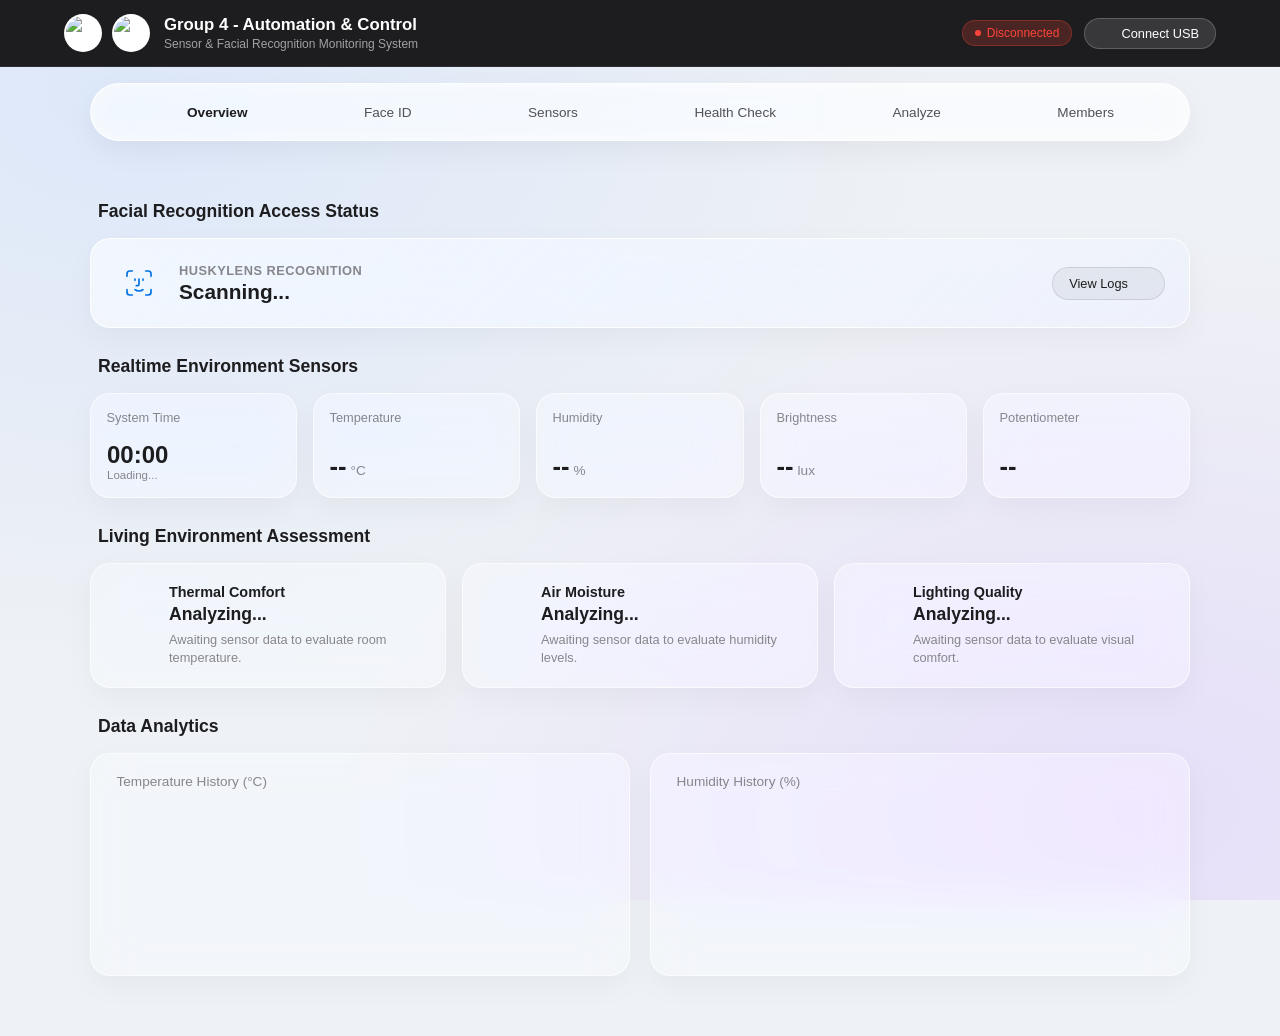
==== commit cfb1517e: "last upd" ====
--- a/index.htm
+++ b/index.htm
@@ -602,7 +602,7 @@
                     </div>
                     <div class="card-sm liquid-glass">
                         <div class="card-sm-header"><span>Brightness</span><i data-lucide="sun"></i></div>
-                        <div class="card-sm-body"><span class="card-sm-value valLdr">--</span><span class="card-sm-unit">nits</span></div>
+                        <div class="card-sm-body"><span class="card-sm-value valLdr">--</span><span class="card-sm-unit">lux</span></div>
                     </div>
                     <div class="card-sm liquid-glass">
                         <div class="card-sm-header"><span>Potentiometer</span><i data-lucide="sliders"></i></div>
@@ -756,7 +756,7 @@
                 </div>
                 <div class="card-sm liquid-glass">
                     <div class="card-sm-header"><span>Brightness</span><i data-lucide="sun"></i></div>
-                    <div class="card-sm-body"><span class="card-sm-value valLdr">--</span><span class="card-sm-unit">nits</span></div>
+                    <div class="card-sm-body"><span class="card-sm-value valLdr">--</span><span class="card-sm-unit">lux</span></div>
                 </div>
                 <div class="card-sm liquid-glass">
                     <div class="card-sm-header"><span>Potentiometer</span><i data-lucide="sliders"></i></div>
@@ -821,7 +821,7 @@
                 </div>
                 <div class="member-card liquid-glass special-deputy">
                     <div class="member-avatar deputy-avatar">NK</div>
-                    <div class="member-info"><h4>Nguyen Ba Kiet</h4><p>HCMUTE Students</p></div>
+                    <div class="member-info"><h4>Phan Le Ba Kiet</h4><p>HCMUTE Students</p></div>
                 </div>
                 <div class="member-card liquid-glass"><div class="member-avatar">CP</div><div class="member-info"><h4>Cap Xuan Phuong</h4><p>HCMUTE Students</p></div></div>
                 <div class="member-card liquid-glass"><div class="member-avatar">LH</div><div class="member-info"><h4>Le Thi Ngoc Han</h4><p>HCMUTE Students</p></div></div>
@@ -956,7 +956,7 @@
         const tempChartTab = createChart('tempChartTab', 'Temperature (°C)', '#1d1d1f');
         const humChartTab = createChart('humChartTab', 'Humidity (%)', '#6e6e73');
 
-        function calculateSmartphoneNits(rawInput) {
+        function calculateSmartphonelux(rawInput) {
             if (rawInput === undefined || rawInput === null || isNaN(rawInput)) return null;
             let val = parseFloat(rawInput);
             if (val <= 1023) {
@@ -966,16 +966,16 @@
             return Math.round(val);
         }
 
-        let lastValidData = { temp: null, hum: null, nits: null };
-
-        function evaluateHealthCheck(temp, hum, nits) {
+        let lastValidData = { temp: null, hum: null, lux: null };
+
+        function evaluateHealthCheck(temp, hum, lux) {
             if (temp !== null && temp !== undefined && !isNaN(temp)) lastValidData.temp = temp;
             if (hum !== null && hum !== undefined && !isNaN(hum)) lastValidData.hum = hum;
-            if (nits !== null && nits !== undefined && !isNaN(nits)) lastValidData.nits = nits;
+            if (lux !== null && lux !== undefined && !isNaN(lux)) lastValidData.lux = lux;
 
             let t = lastValidData.temp;
             let h = lastValidData.hum;
-            let n = lastValidData.nits;
+            let n = lastValidData.lux;
 
             if (t !== null) {
                 document.querySelectorAll('.iconHealthTemp').forEach(iconTemp => {
@@ -1039,21 +1039,21 @@
                     iconLight.className = 'health-icon iconHealthLight'; 
                     statusLight.className = 'health-status statusHealthLight';
 
-                    if (n >= 150 && n <= 350) {
+                    if (n >= 150 && n <= 500) {
                         iconLight.classList.add('bg-good'); 
                         statusLight.classList.add('status-good'); 
                         statusLight.innerText = "Comfortable Light"; 
-                        descLight.innerText = `Brightness of ${n} nits meets standards (150 - 350 nits). Safe for eyes.`;
+                        descLight.innerText = `Brightness of ${n} lux meets standards (150 - 500 lux). Safe for eyes.`;
                     } else if (n < 150) {
                         iconLight.classList.add('bg-warning'); 
                         statusLight.classList.add('status-warning'); 
                         statusLight.innerText = "Too Dim (Unreasonable)"; 
-                        descLight.innerText = `Brightness of ${n} nits is too dim (< 150 nits). Causes eye strain, insufficient light for working.`;
+                        descLight.innerText = `Brightness of ${n} lux is too dim (< 150 lux). Causes eye strain, insufficient light for working.`;
                     } else {
                         iconLight.classList.add('bg-danger'); 
                         statusLight.classList.add('status-danger'); 
                         statusLight.innerText = "Too Bright (Unreasonable)"; 
-                        descLight.innerText = `Brightness of ${n} nits is too glaring (> 350 nits). Causes eye glare, unreasonable for vision.`;
+                        descLight.innerText = `Brightness of ${n} lux is too glaring (> 500 lux). Causes eye glare, unreasonable for vision.`;
                     }
                 });
             }
@@ -1168,14 +1168,14 @@
                     updateChart(humChartOverview, timeLabel, data.hum);
                     updateChart(humChartTab, timeLabel, data.hum);
                 }
-                let calculatedNits = undefined;
+                let calculatedlux = undefined;
                 if (data.ldr !== undefined) {
-                    calculatedNits = calculateSmartphoneNits(data.ldr);
-                    document.querySelectorAll('.valLdr').forEach(el => el.innerText = calculatedNits);
+                    calculatedlux = calculateSmartphonelux(data.ldr);
+                    document.querySelectorAll('.valLdr').forEach(el => el.innerText = calculatedlux);
                 }
                 if (data.pot !== undefined) document.querySelectorAll('.valPot').forEach(el => el.innerText = data.pot);
                 
-                evaluateHealthCheck(data.temp, data.hum, calculatedNits);
+                evaluateHealthCheck(data.temp, data.hum, calculatedlux);
 
                 if (data.husky !== undefined) {
                     let huskyVal = String(data.husky).trim();
